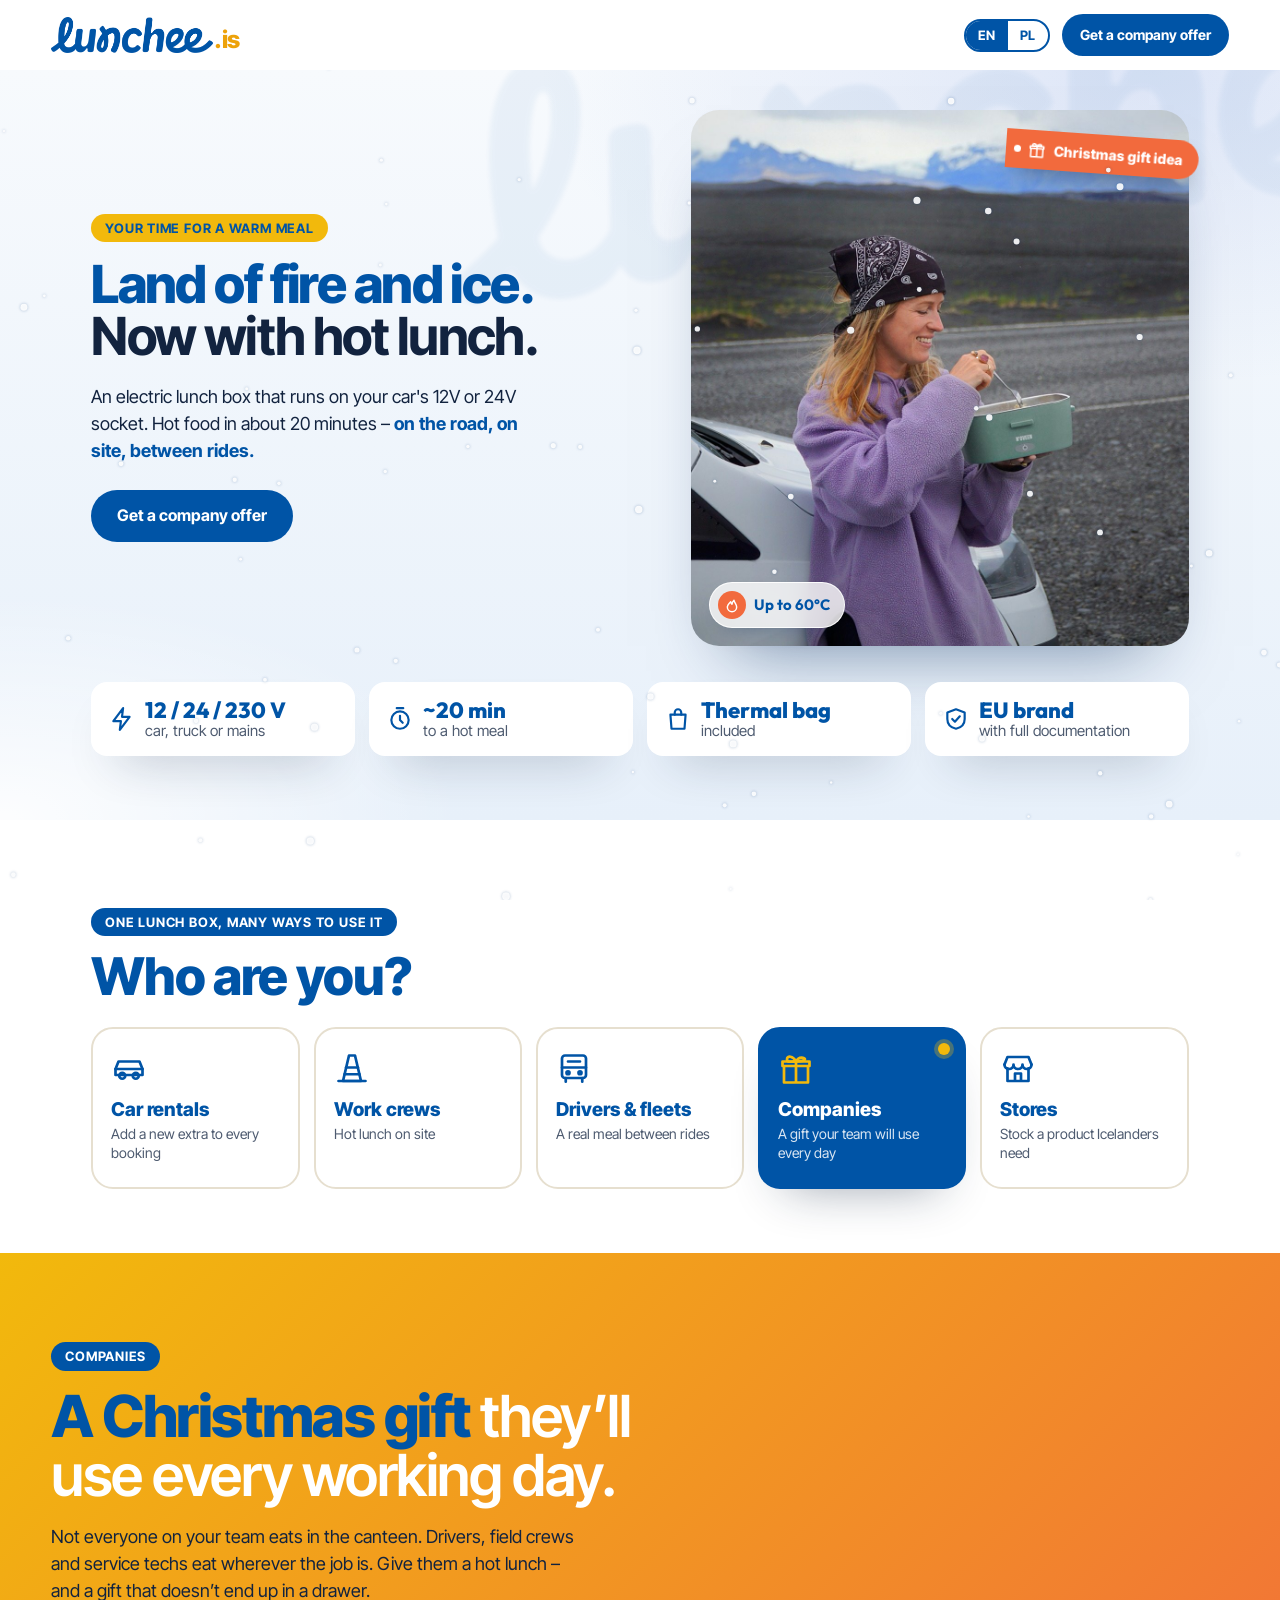
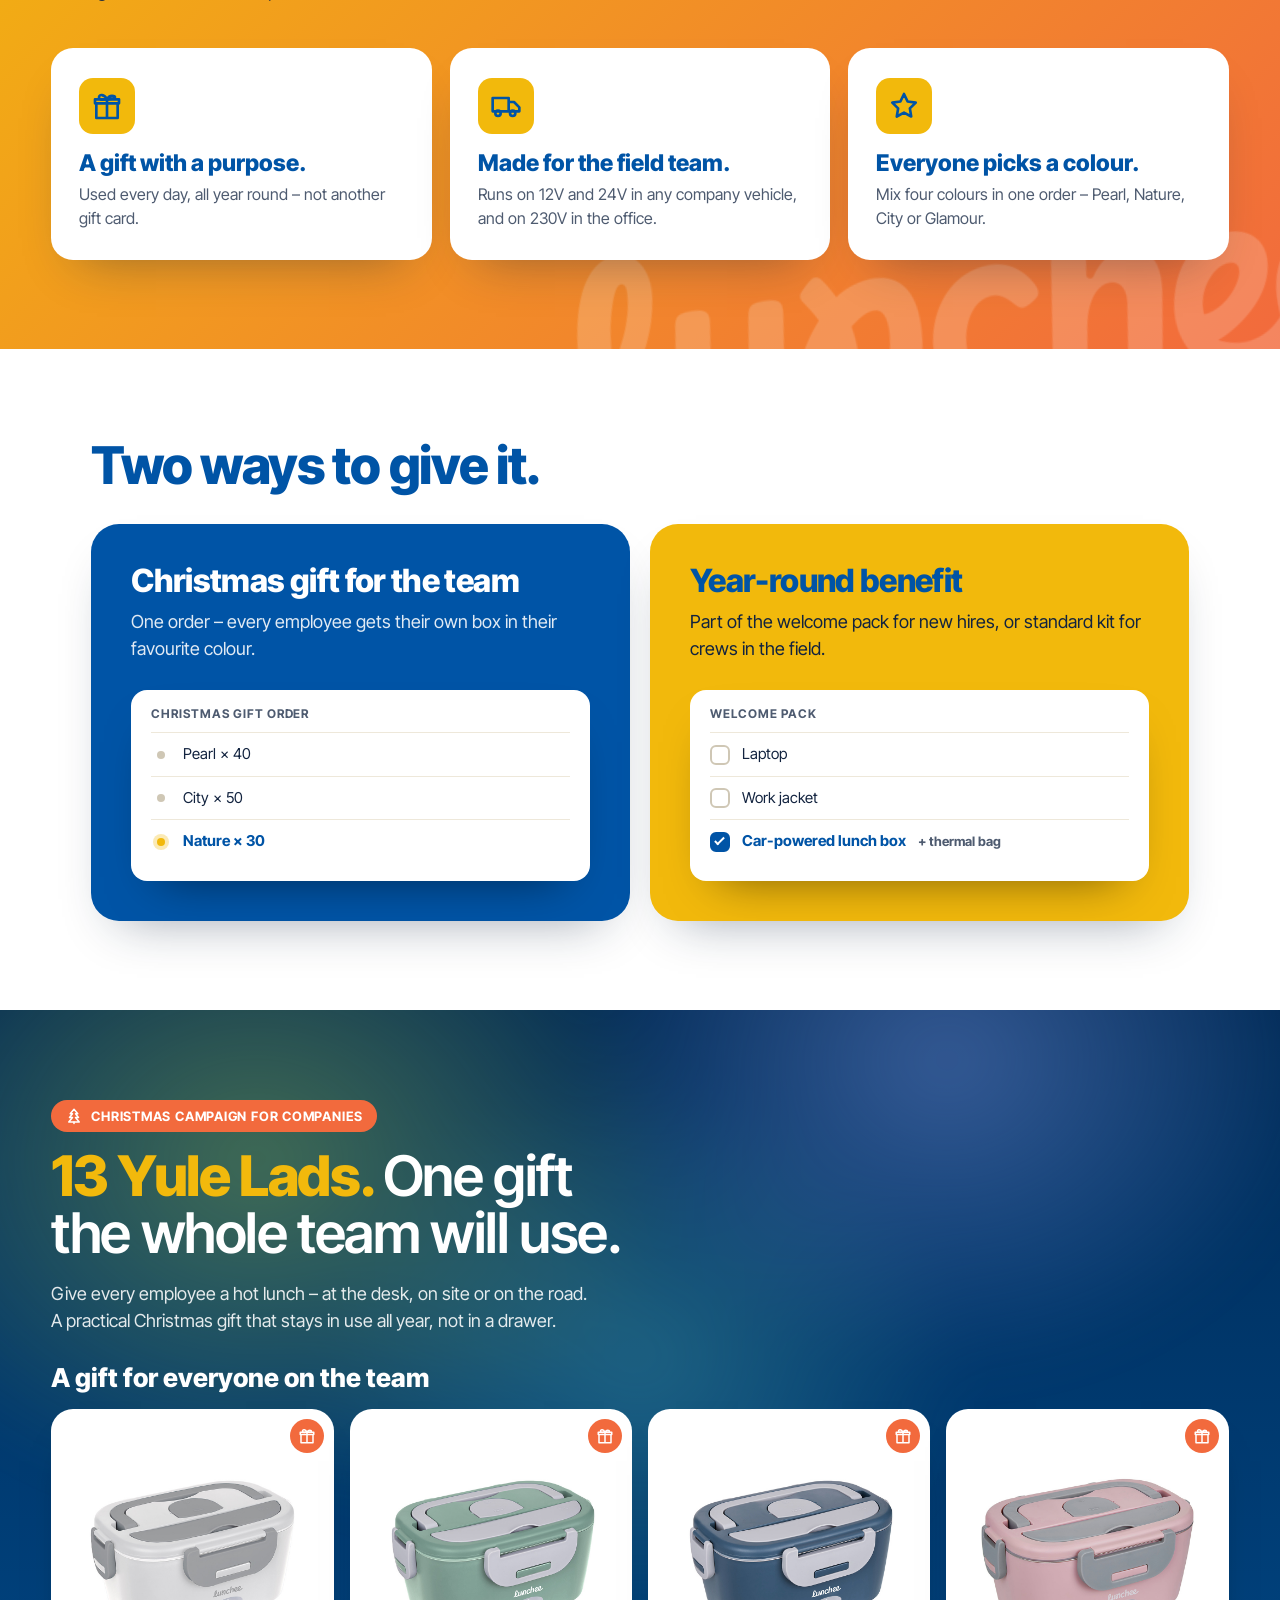
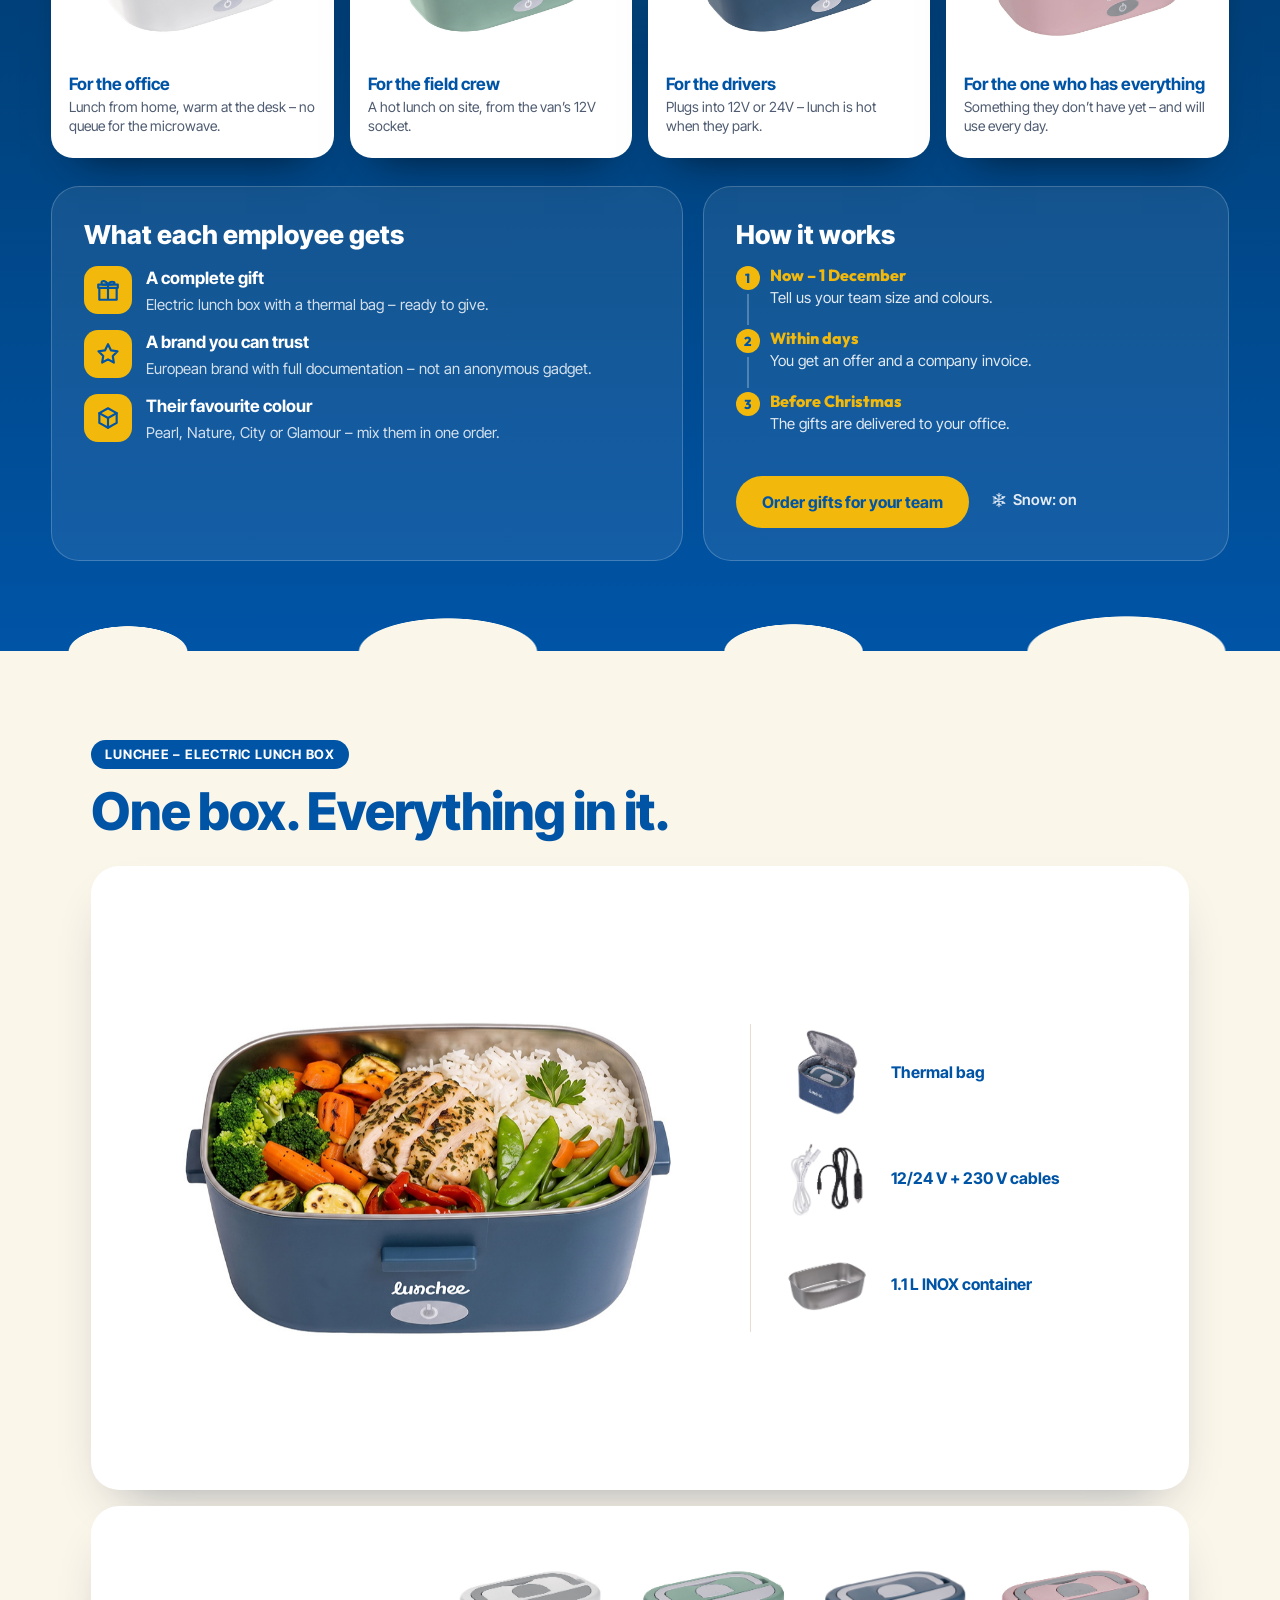
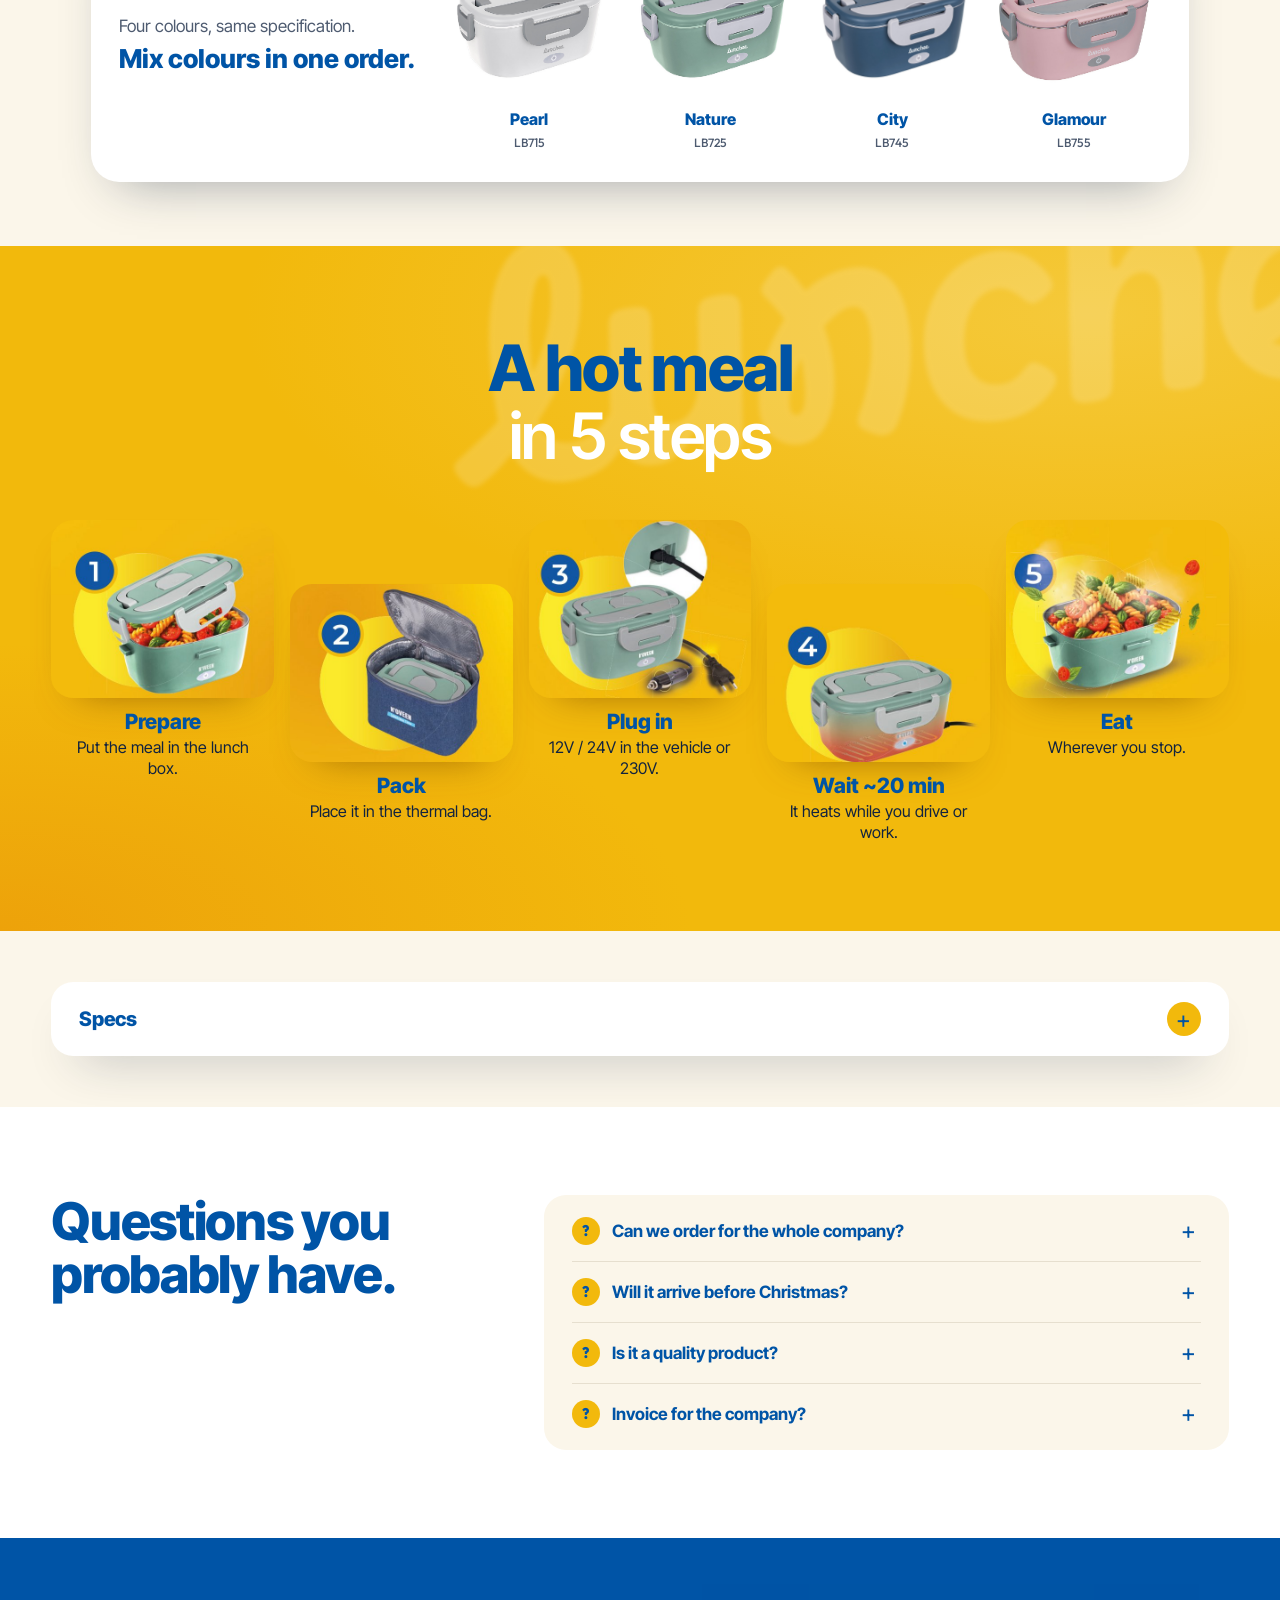
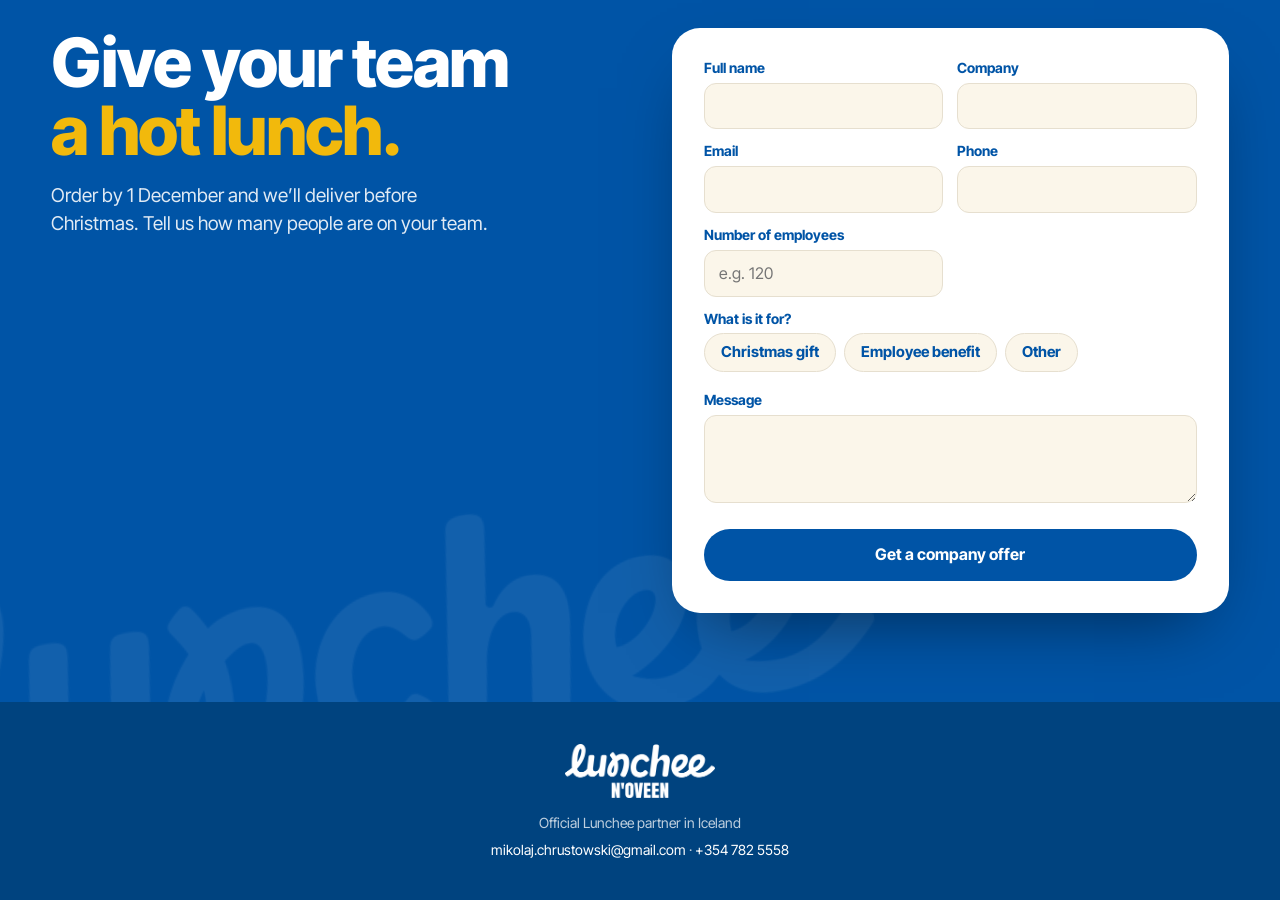
==== companies/index.html @ 1a941186 "Lunchee Iceland landing page (moved from noveen-lp/v2) Co-Authored-By: Claude Opus 5.5 <noreply@anth" ====
<!doctype html>
<html lang="en">
<head>
<meta charset="utf-8">
<meta name="robots" content="noindex, nofollow">
<title>Lunchee Iceland</title>
<script>var q = location.search ? '&' + location.search.slice(1) : ''; location.replace('../?for=companies' + q + location.hash);</script>
<noscript><meta http-equiv="refresh" content="0; url=../?for=companies"></noscript>
</head>
<body><a href="../?for=companies">Lunchee Iceland</a></body>
</html>
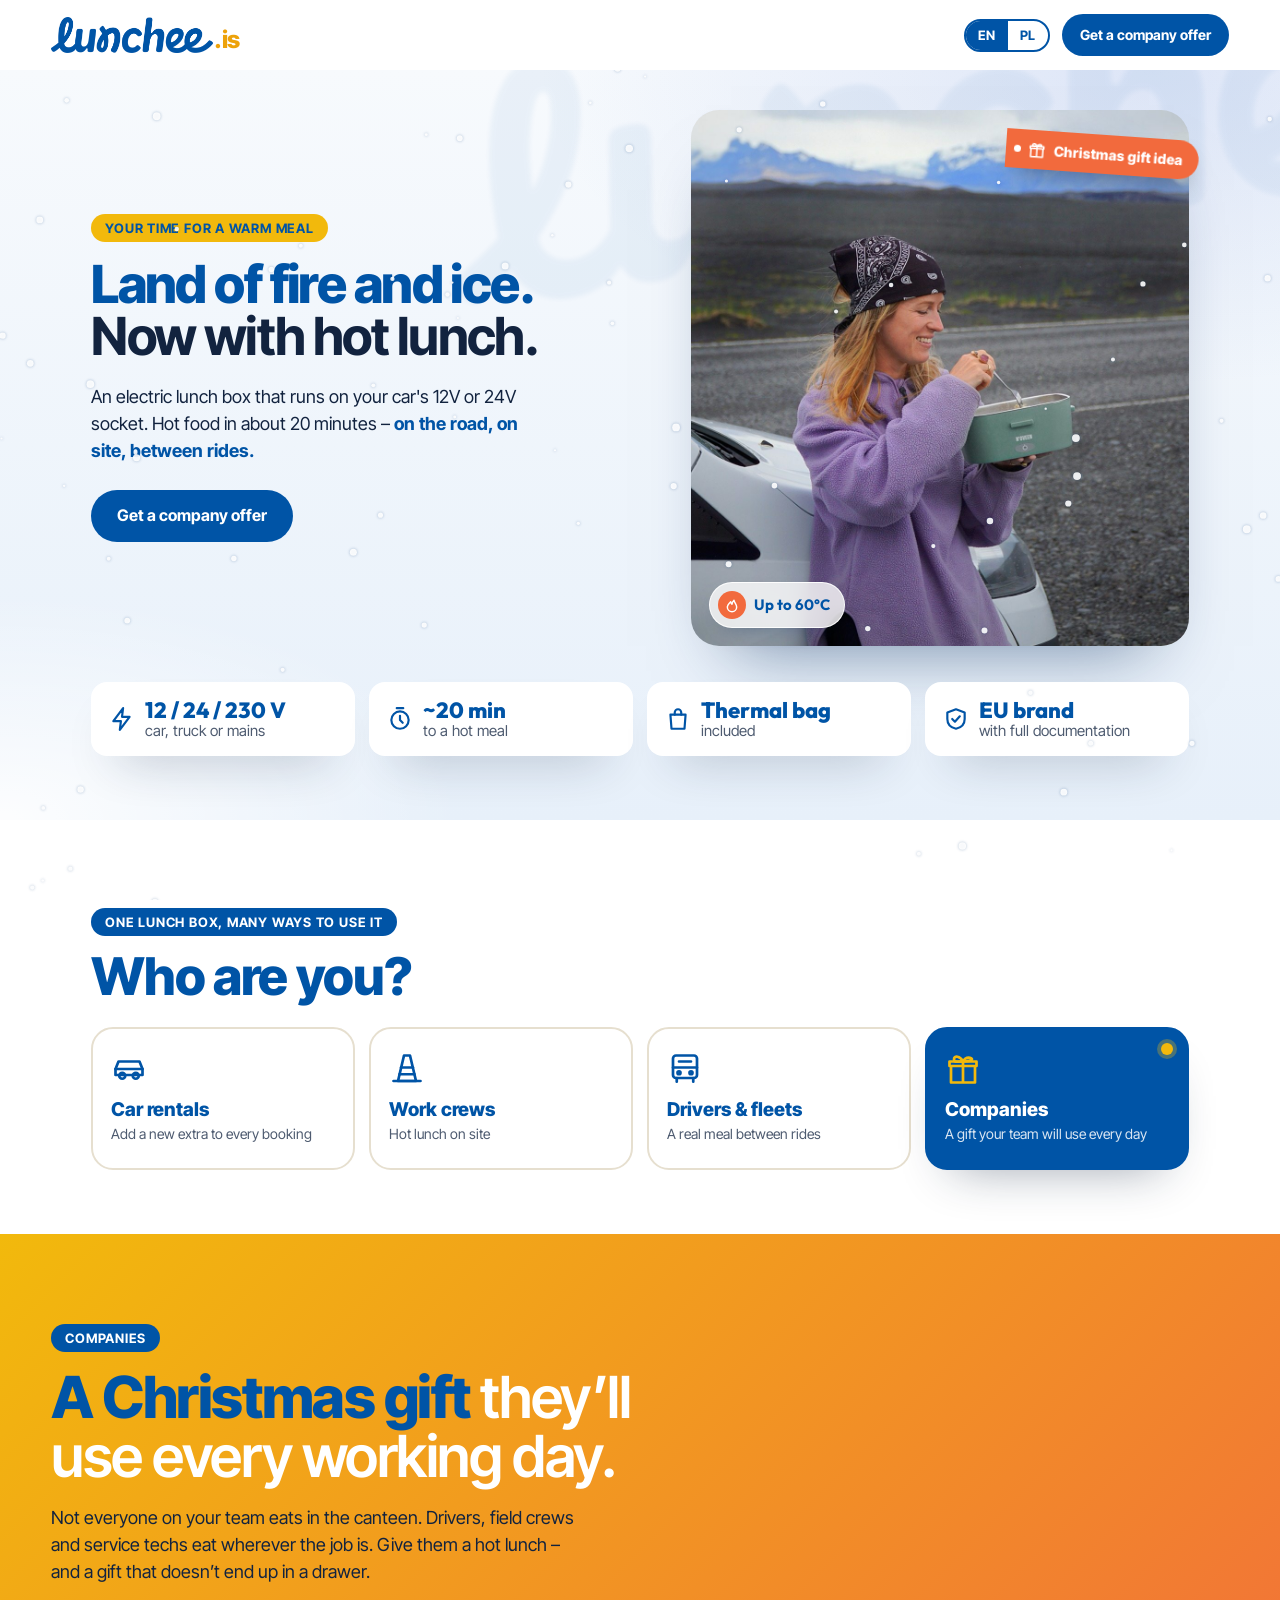
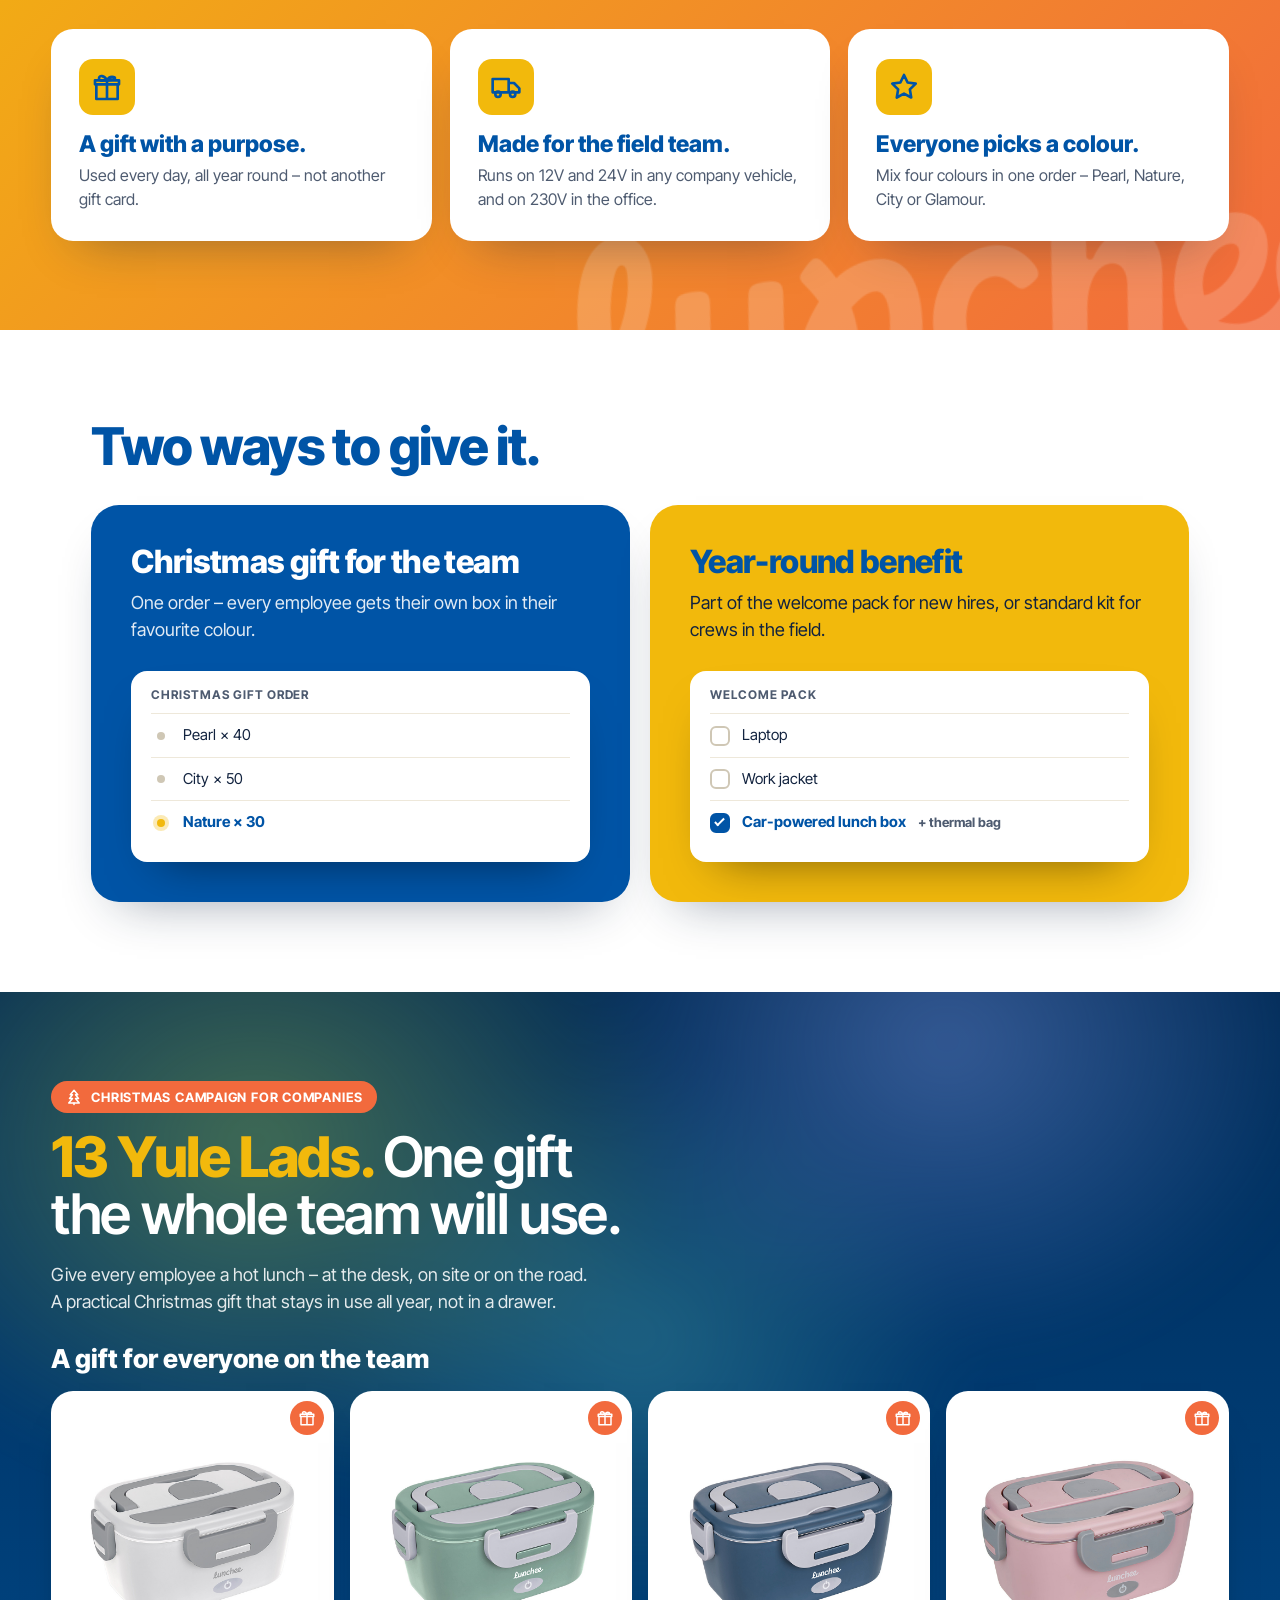
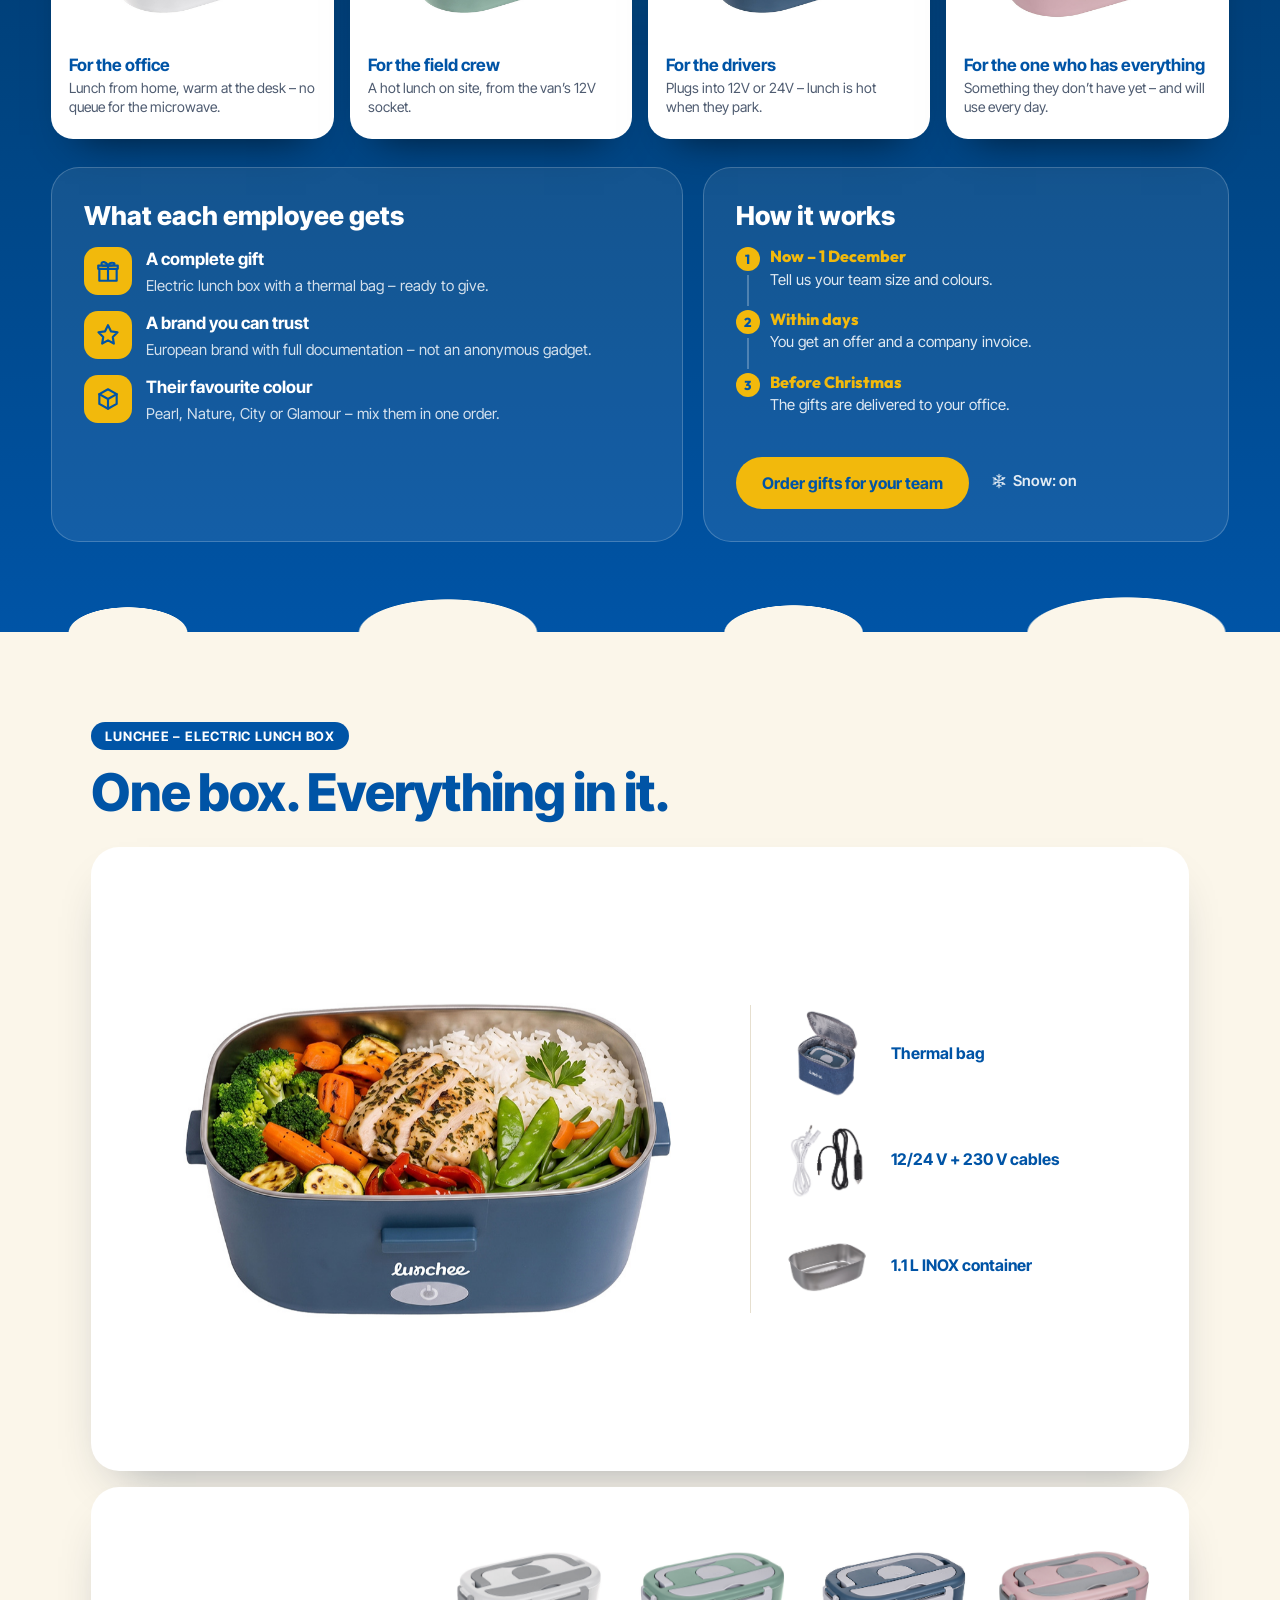
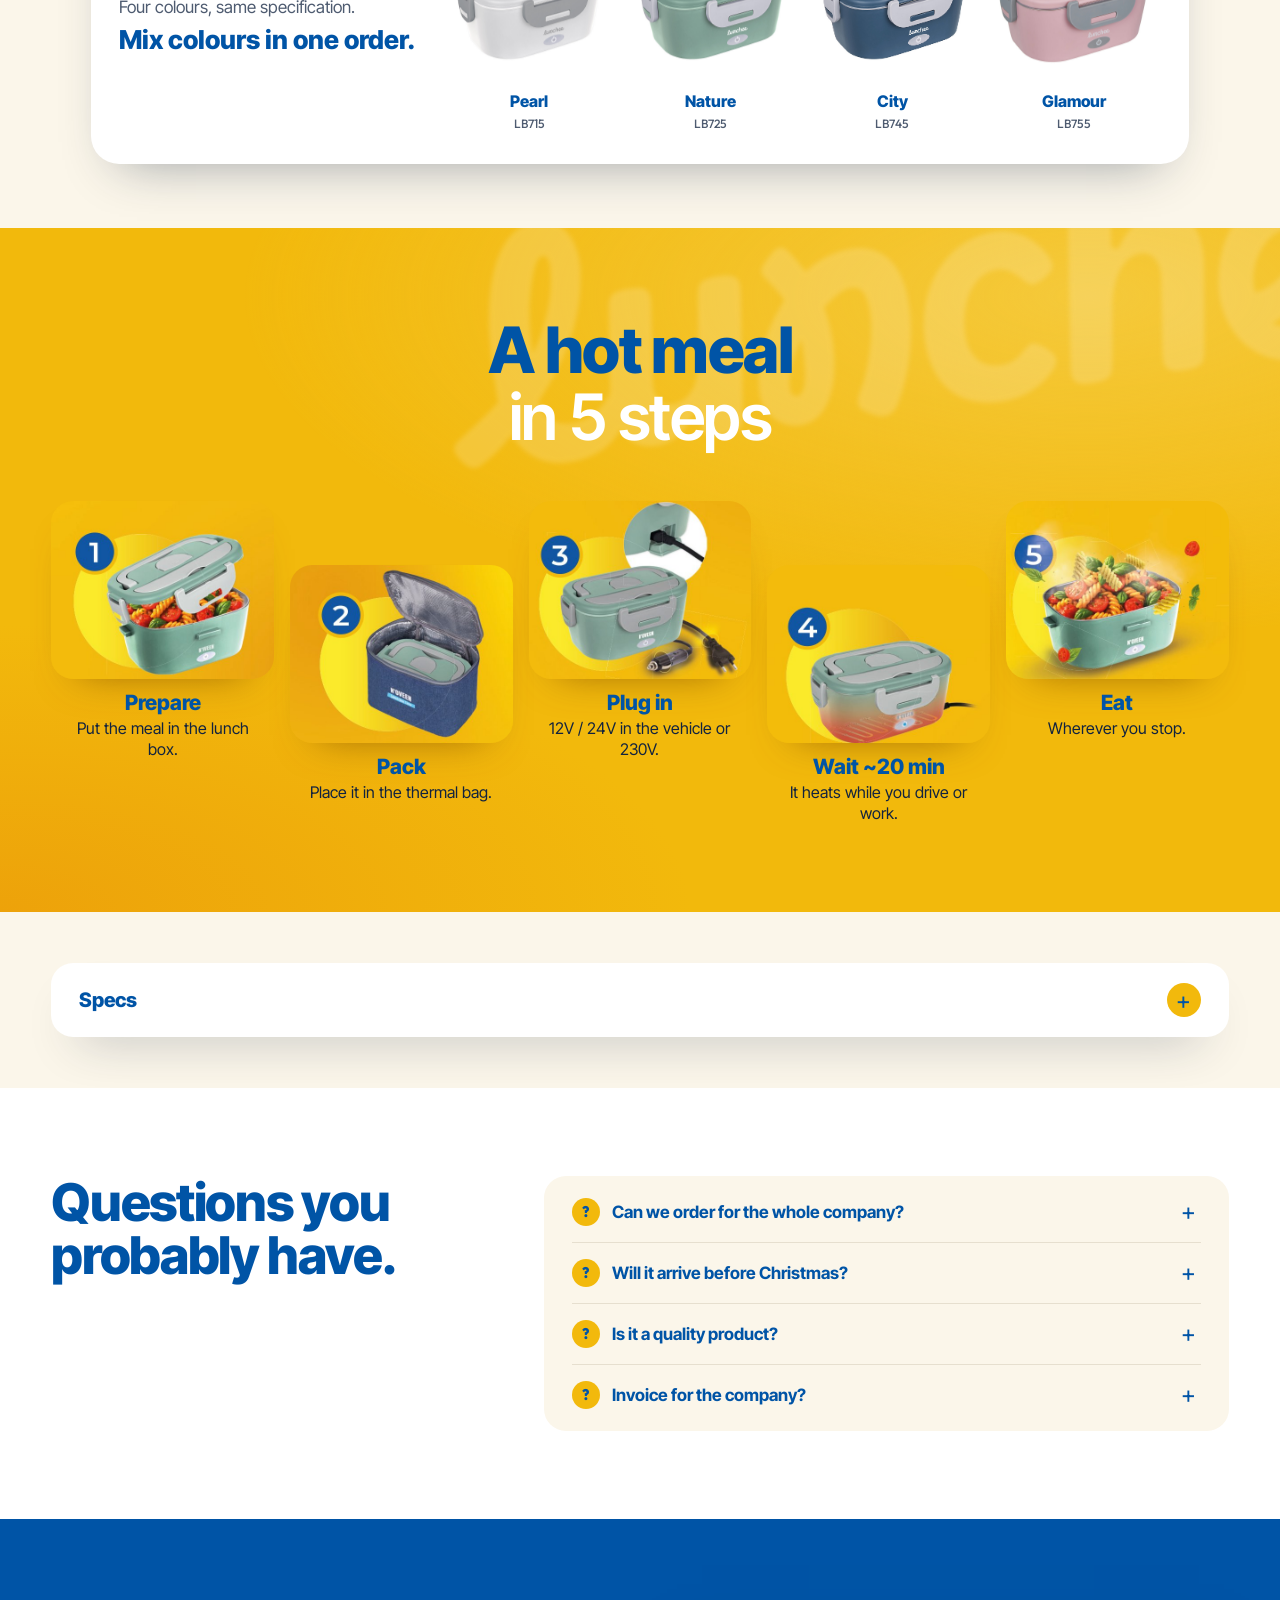
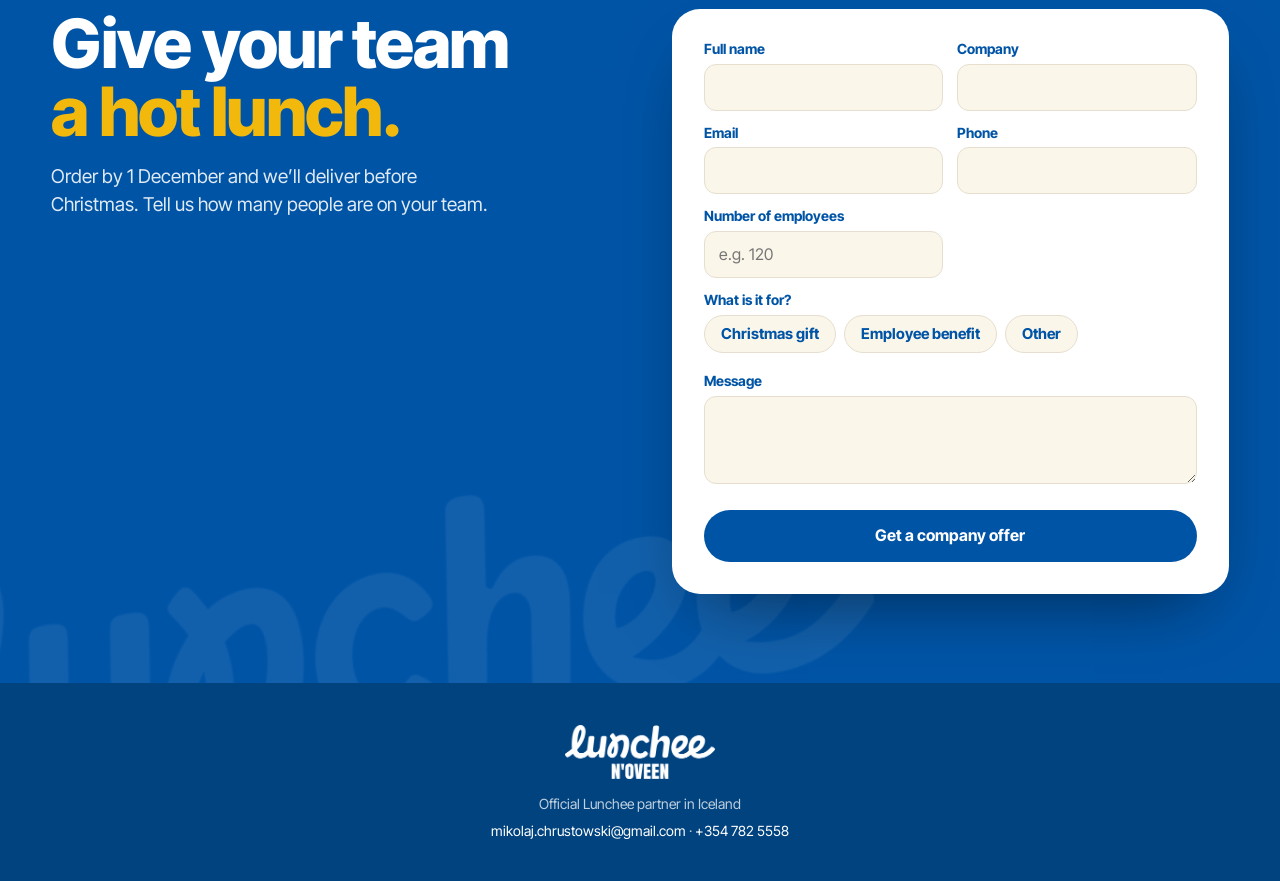
==== commit 32beb580: "Product feature cards instead of photo placeholders, link previews (og tags + images), page titles C" ====
--- a/companies/index.html
+++ b/companies/index.html
@@ -3,9 +3,19 @@
 <head>
 <meta charset="utf-8">
 <meta name="robots" content="noindex, nofollow">
-<title>Lunchee Iceland</title>
+<title>Lunchee – the Christmas gift for your team | Lunchee.is</title>
+<meta name="description" content="13 Yule Lads. One gift the whole team will use. Order by 1 December – delivered before Christmas.">
+<meta property="og:type" content="website">
+<meta property="og:site_name" content="Lunchee.is">
+<meta property="og:title" content="Lunchee – the Christmas gift for your team">
+<meta property="og:description" content="13 Yule Lads. One gift the whole team will use. Order by 1 December – delivered before Christmas.">
+<meta property="og:url" content="https://lunchee.is/companies">
+<meta property="og:image" content="https://lunchee.is/assets/img/og-companies.jpg">
+<meta property="og:image:width" content="1200">
+<meta property="og:image:height" content="630">
+<meta name="twitter:card" content="summary_large_image">
+<link rel="icon" href="../assets/img/favicon.svg" type="image/svg+xml">
 <script>var q = location.search ? '&' + location.search.slice(1) : ''; location.replace('../?for=companies' + q + location.hash);</script>
-<noscript><meta http-equiv="refresh" content="0; url=../?for=companies"></noscript>
 </head>
 <body><a href="../?for=companies">Lunchee Iceland</a></body>
 </html>
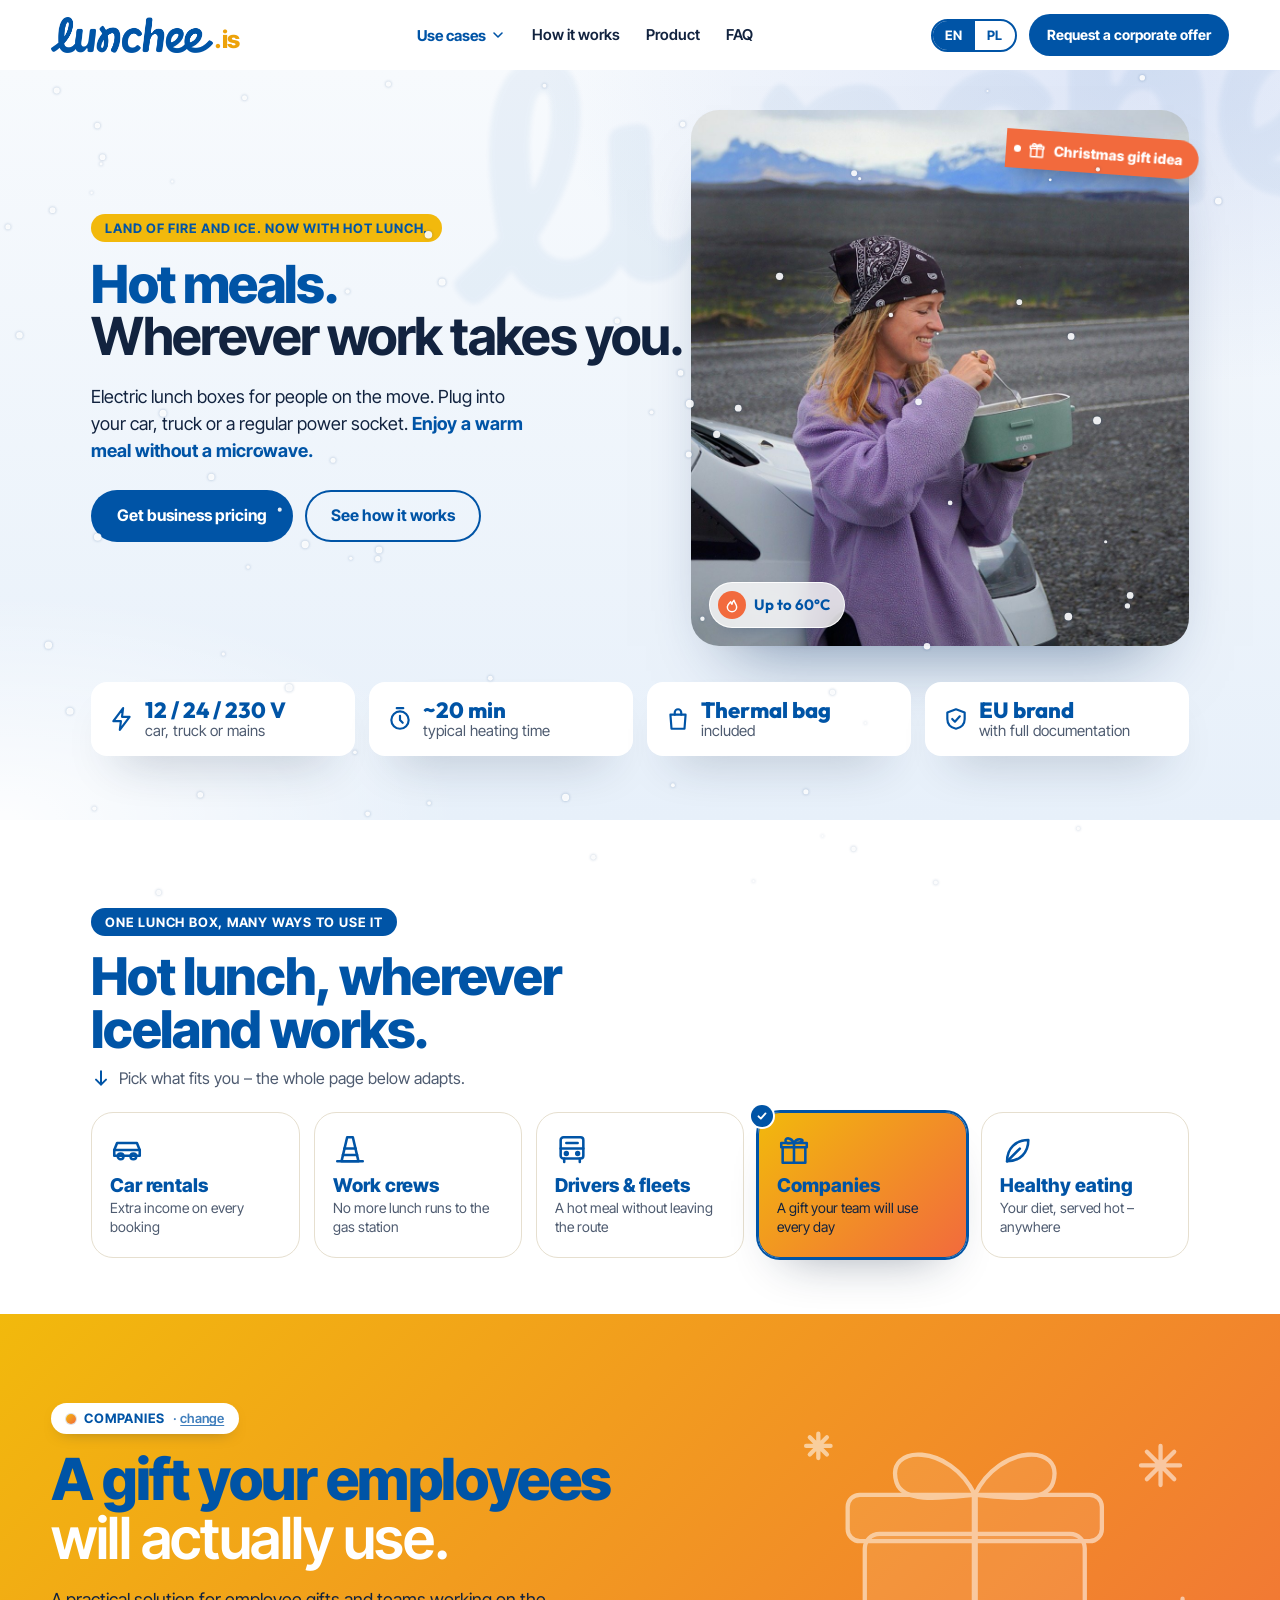
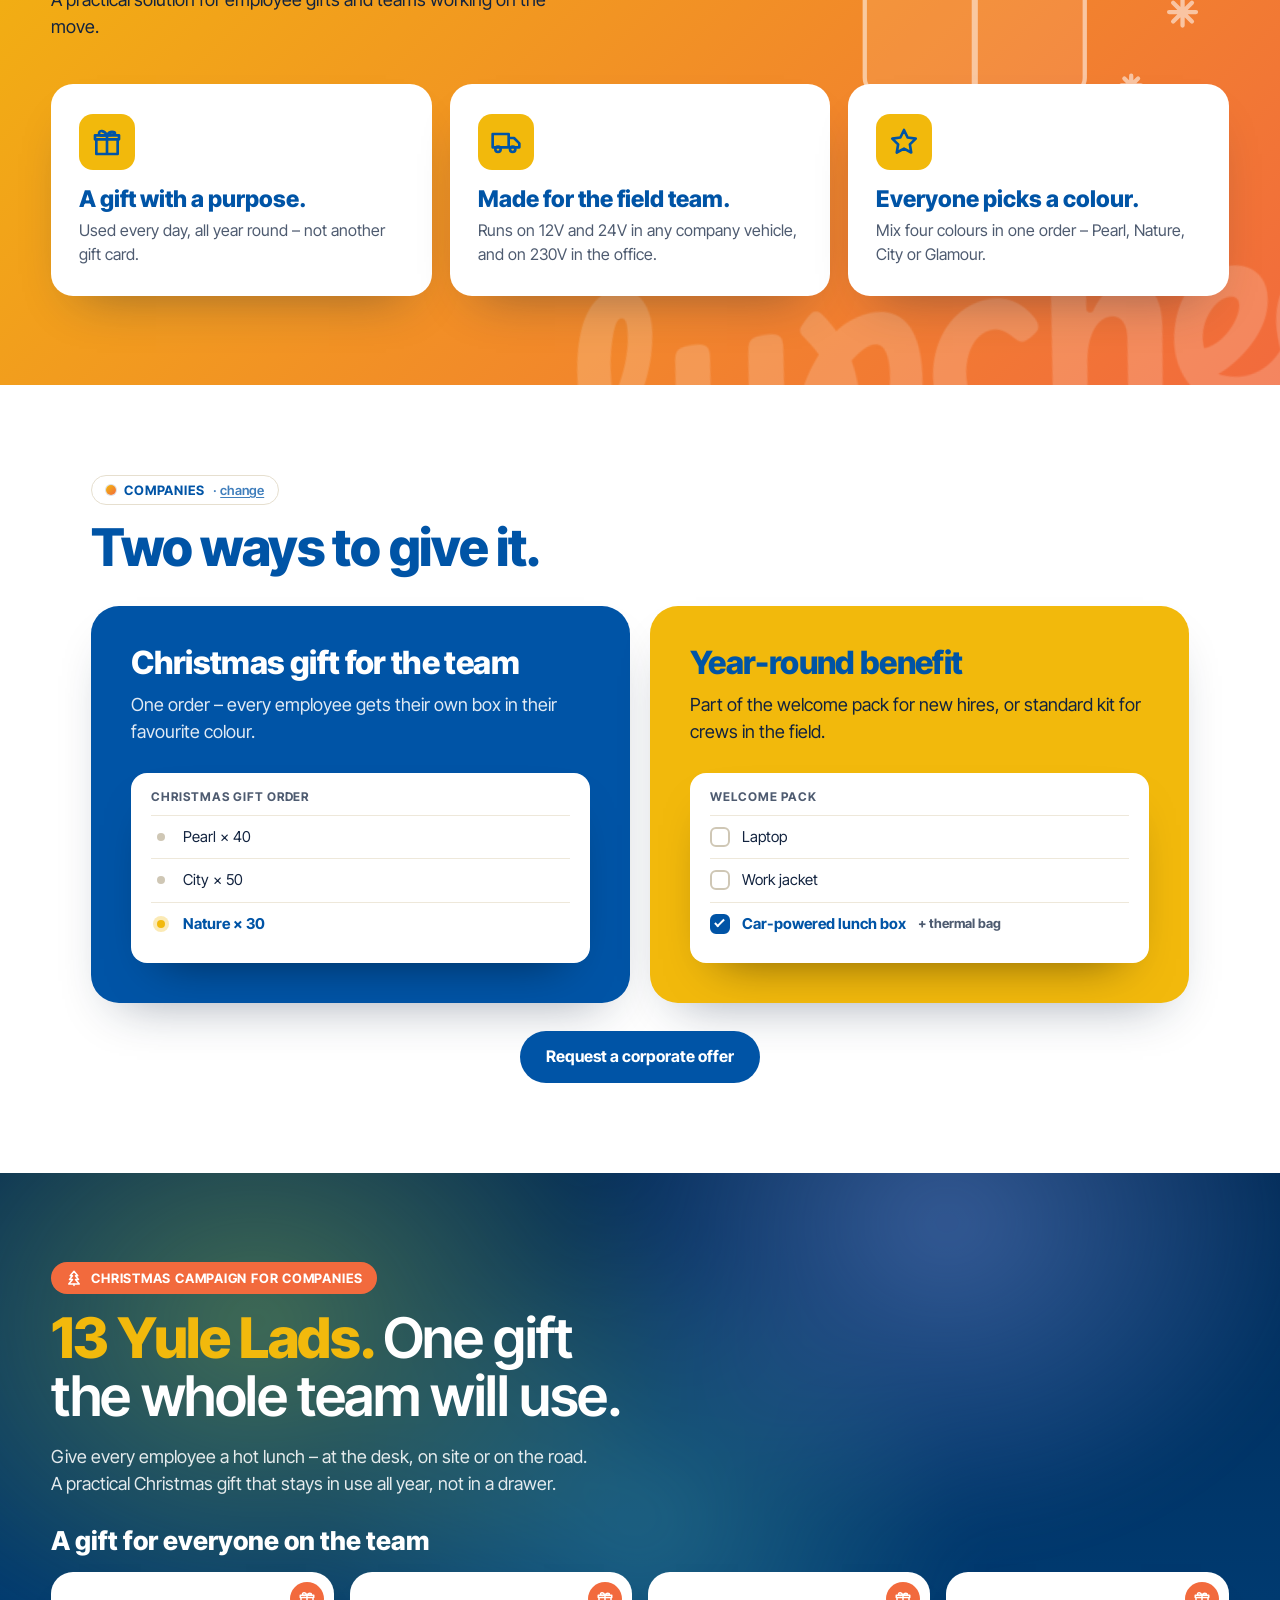
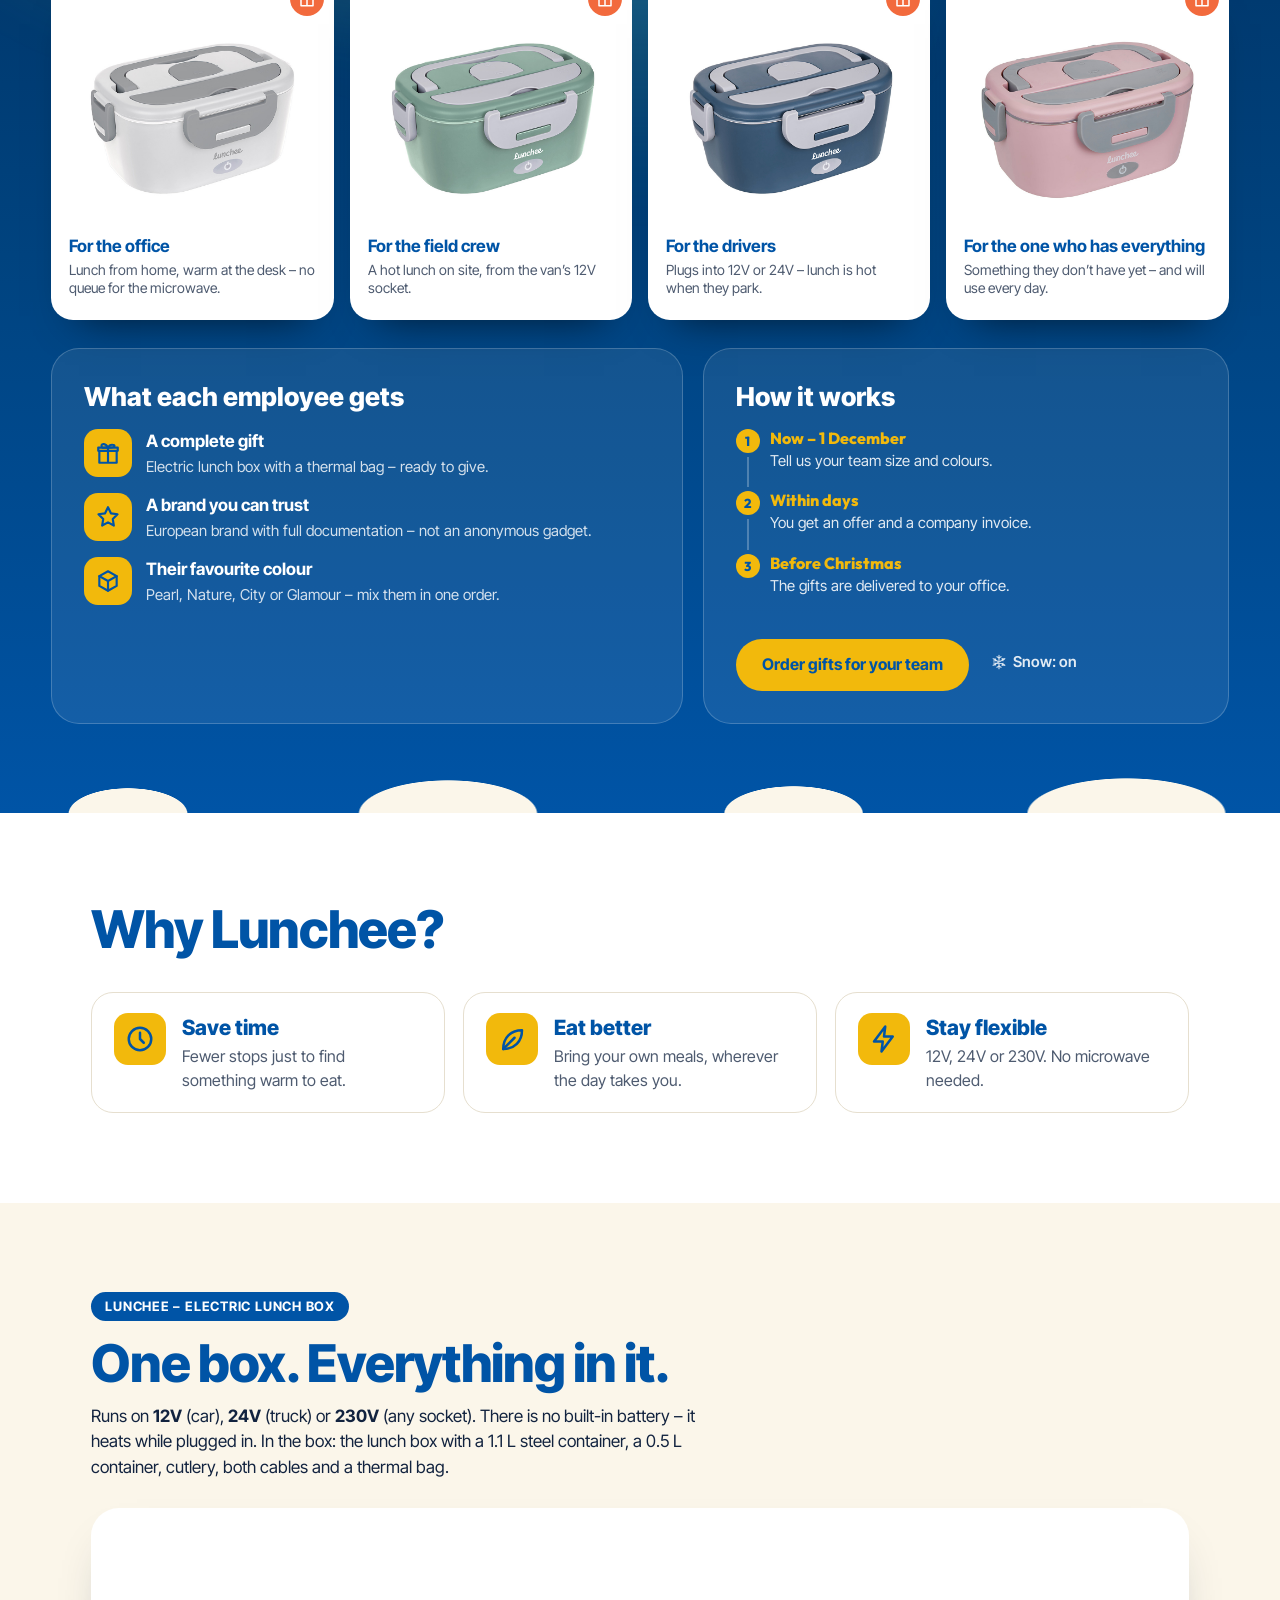
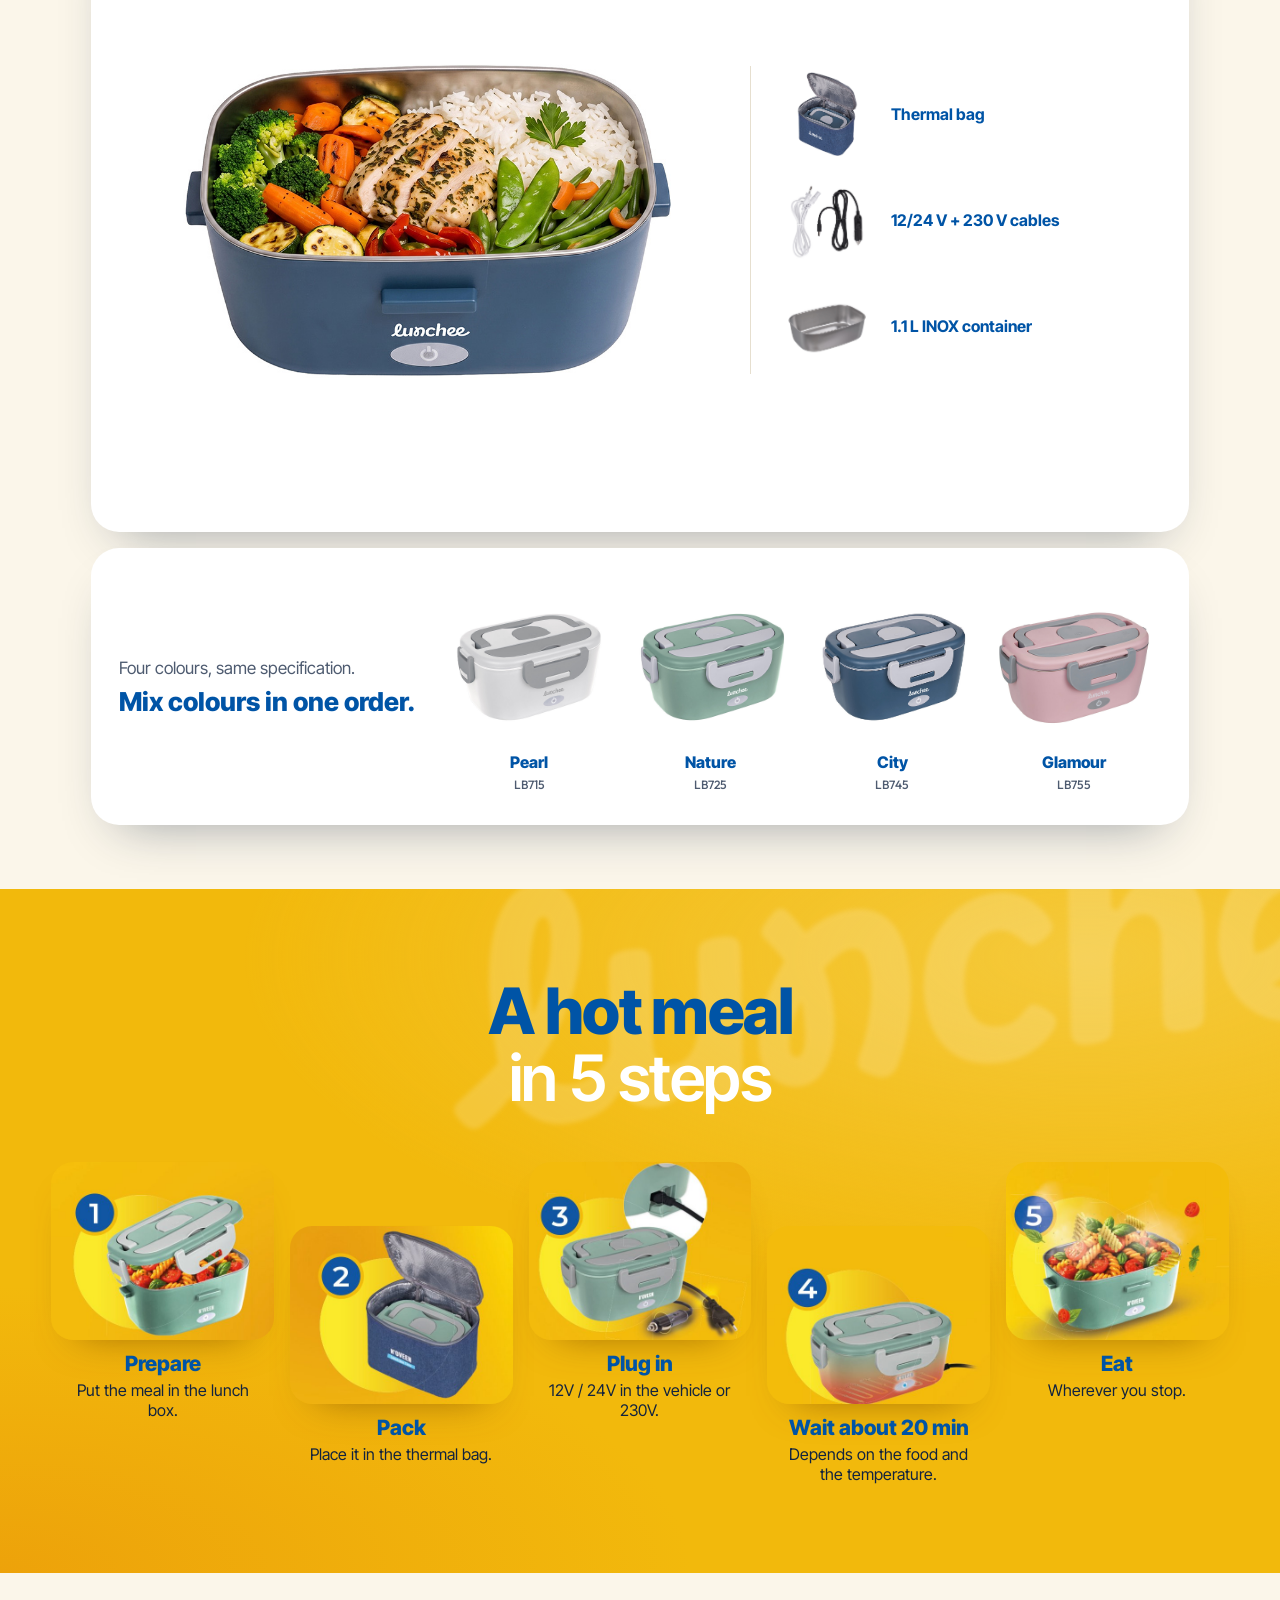
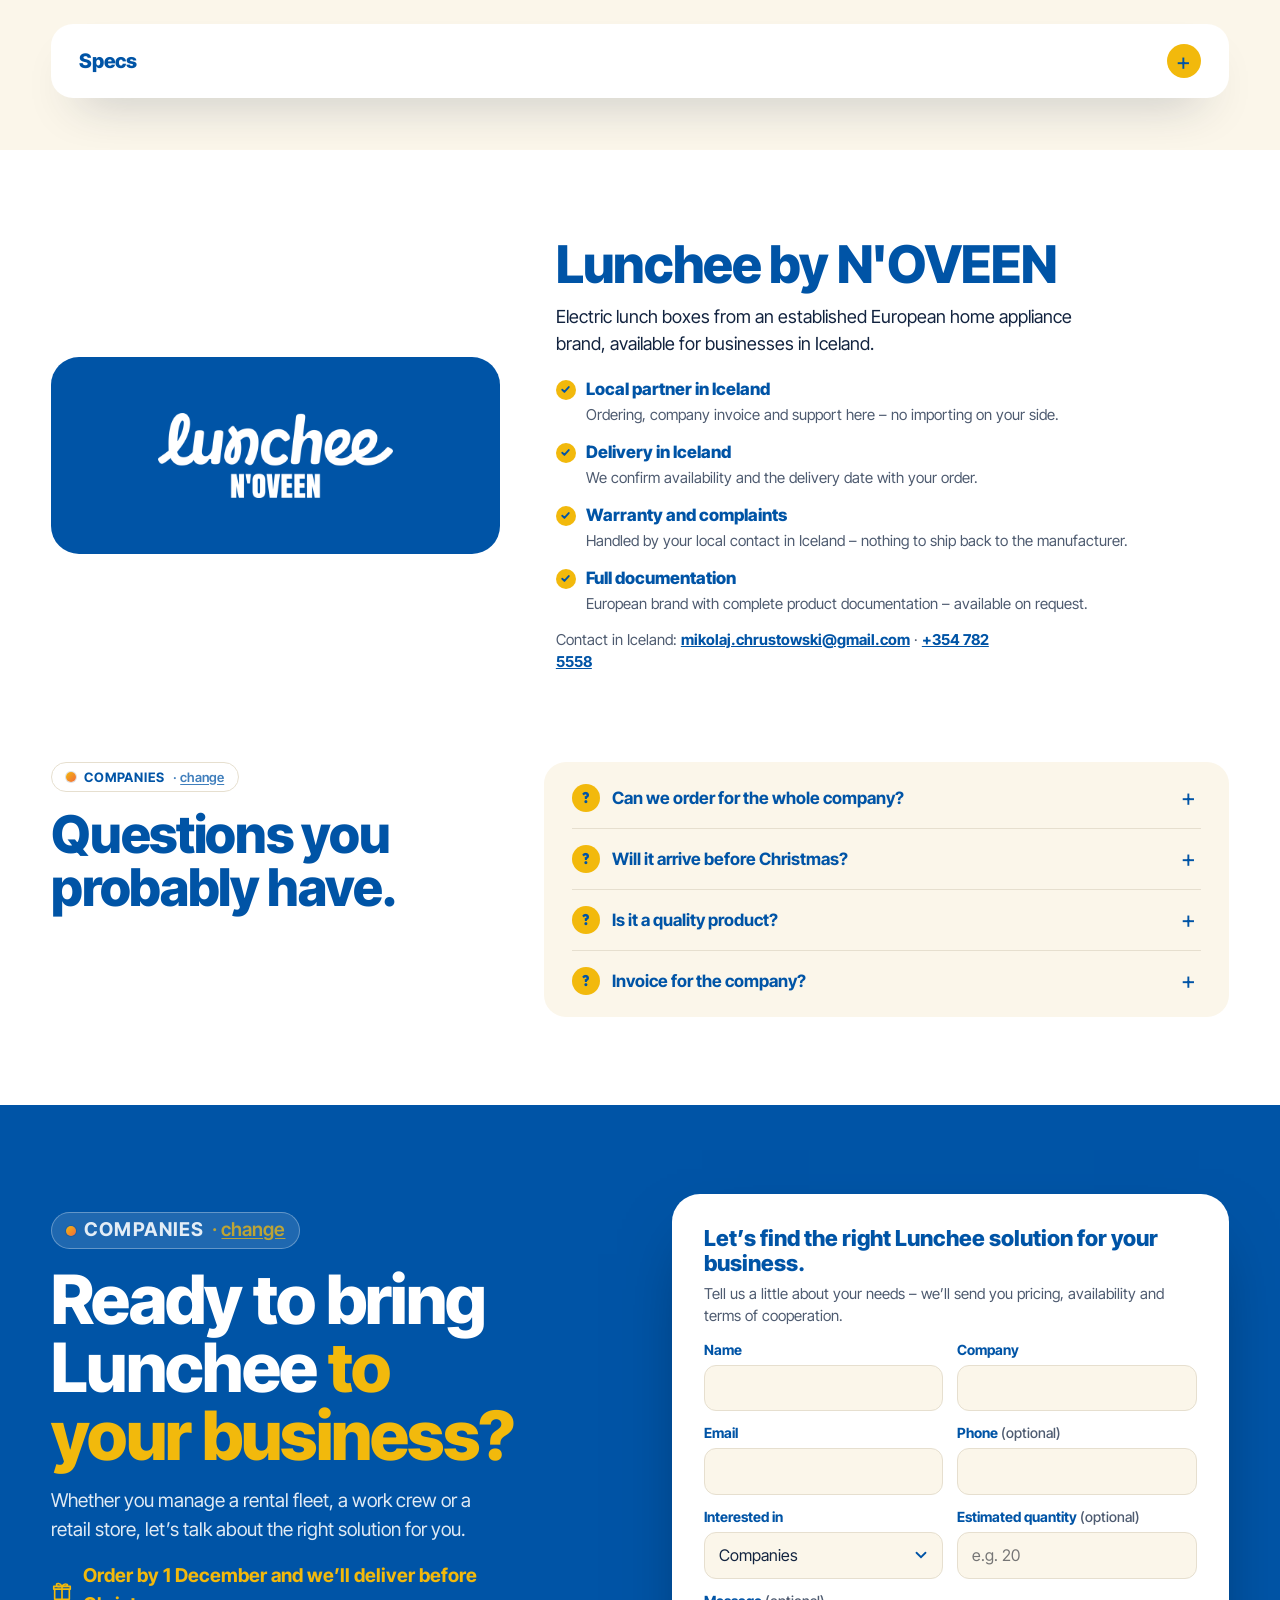
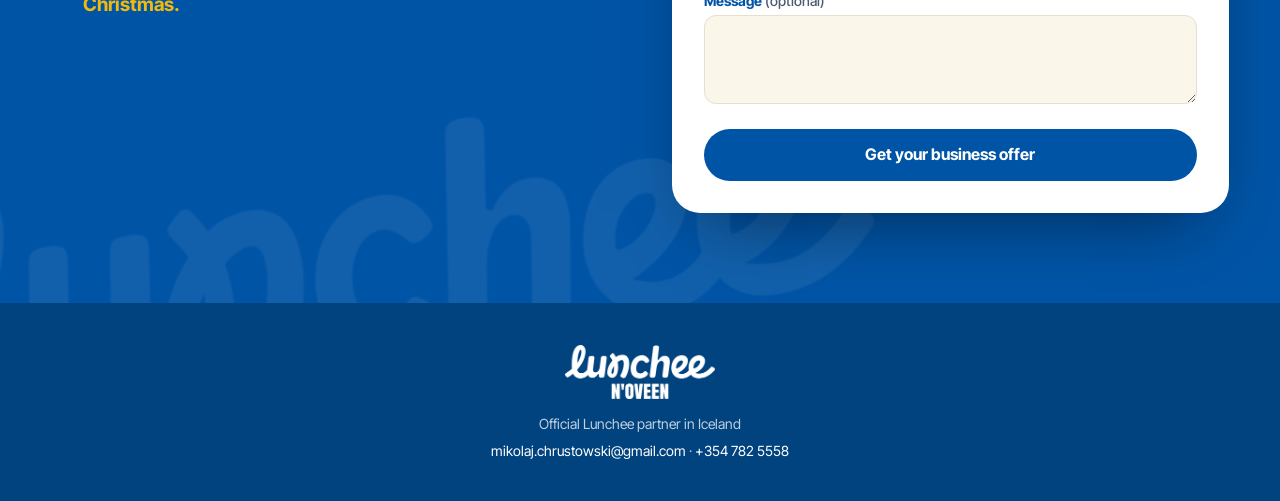
==== commit 2f7f2ff0: "Sales overhaul: hero + CTAs, Why Lunchee, segment copy, rentals calculator, trust block, shared B2B " ====
--- a/companies/index.html
+++ b/companies/index.html
@@ -3,6 +3,7 @@
 <head>
 <meta charset="utf-8">
 <meta name="robots" content="noindex, nofollow">
+<link rel="canonical" href="https://lunchee.is/companies">
 <title>Lunchee – the Christmas gift for your team | Lunchee.is</title>
 <meta name="description" content="13 Yule Lads. One gift the whole team will use. Order by 1 December – delivered before Christmas.">
 <meta property="og:type" content="website">
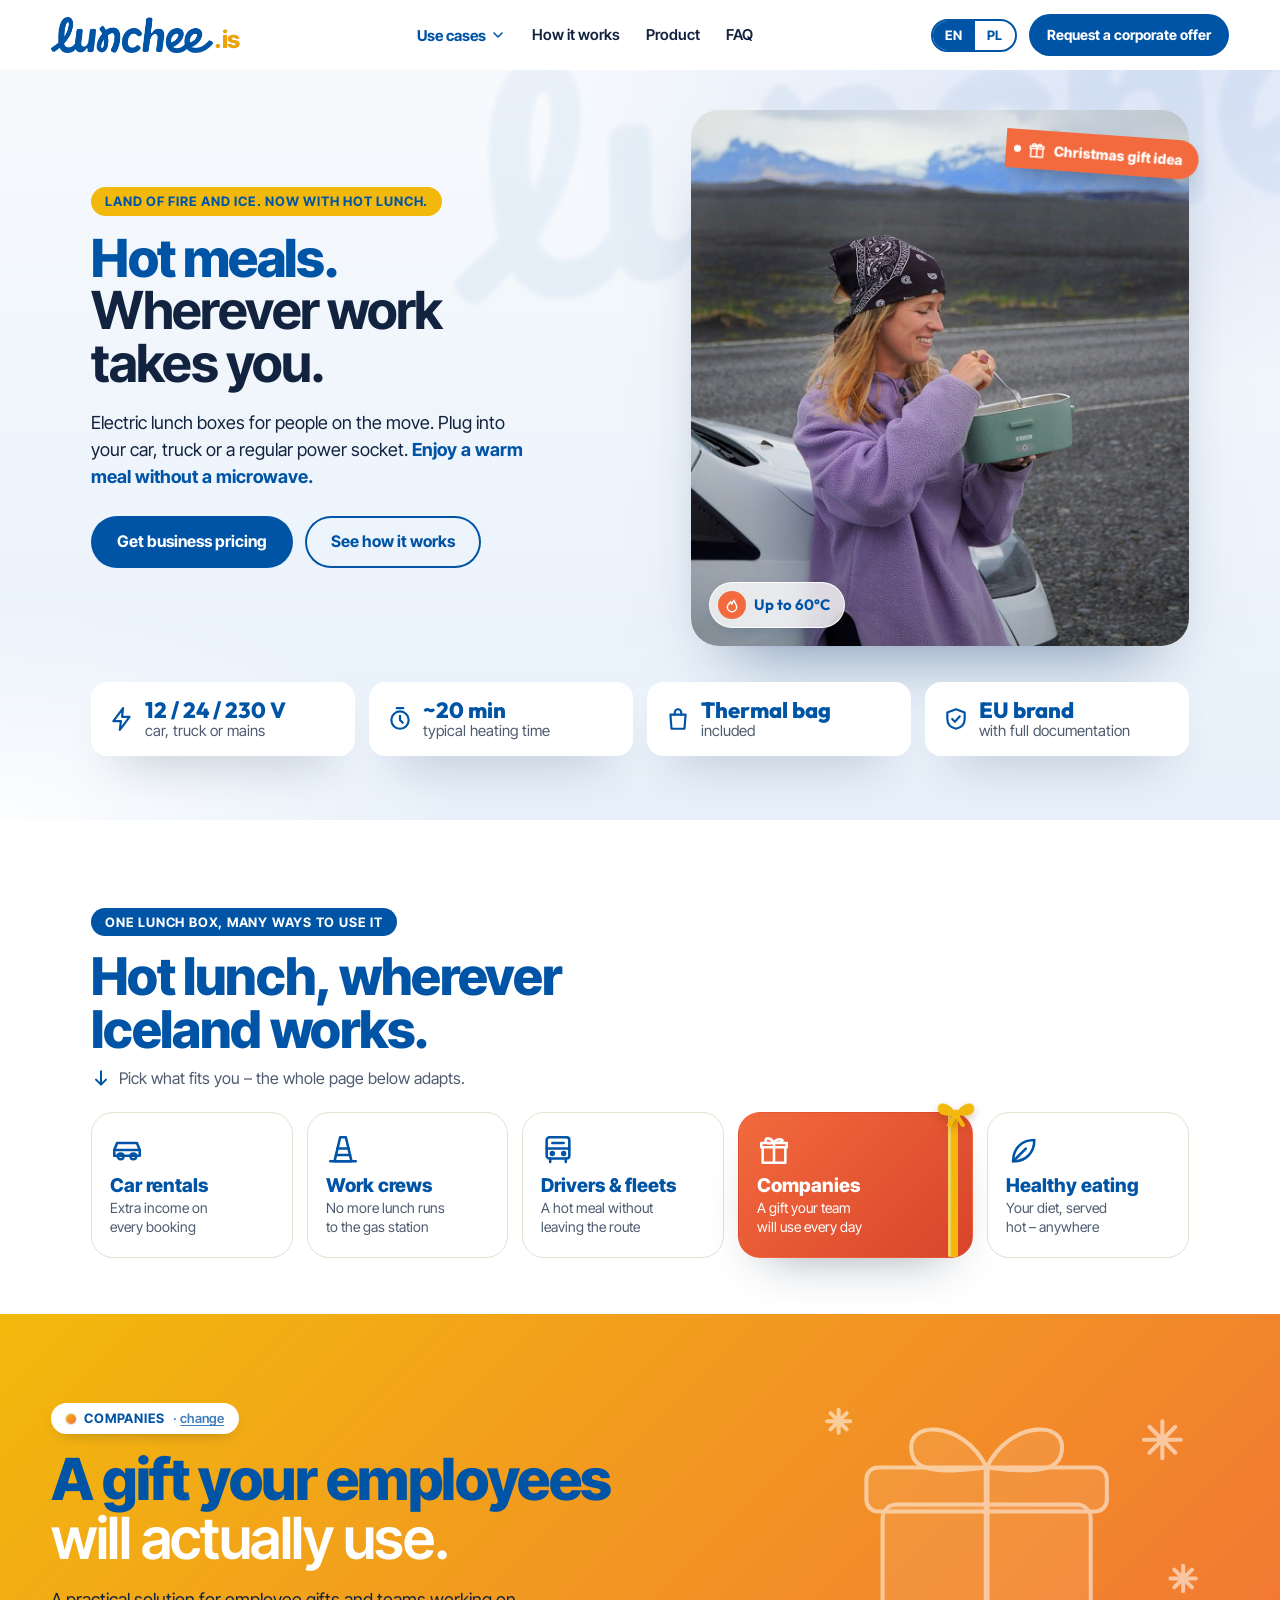
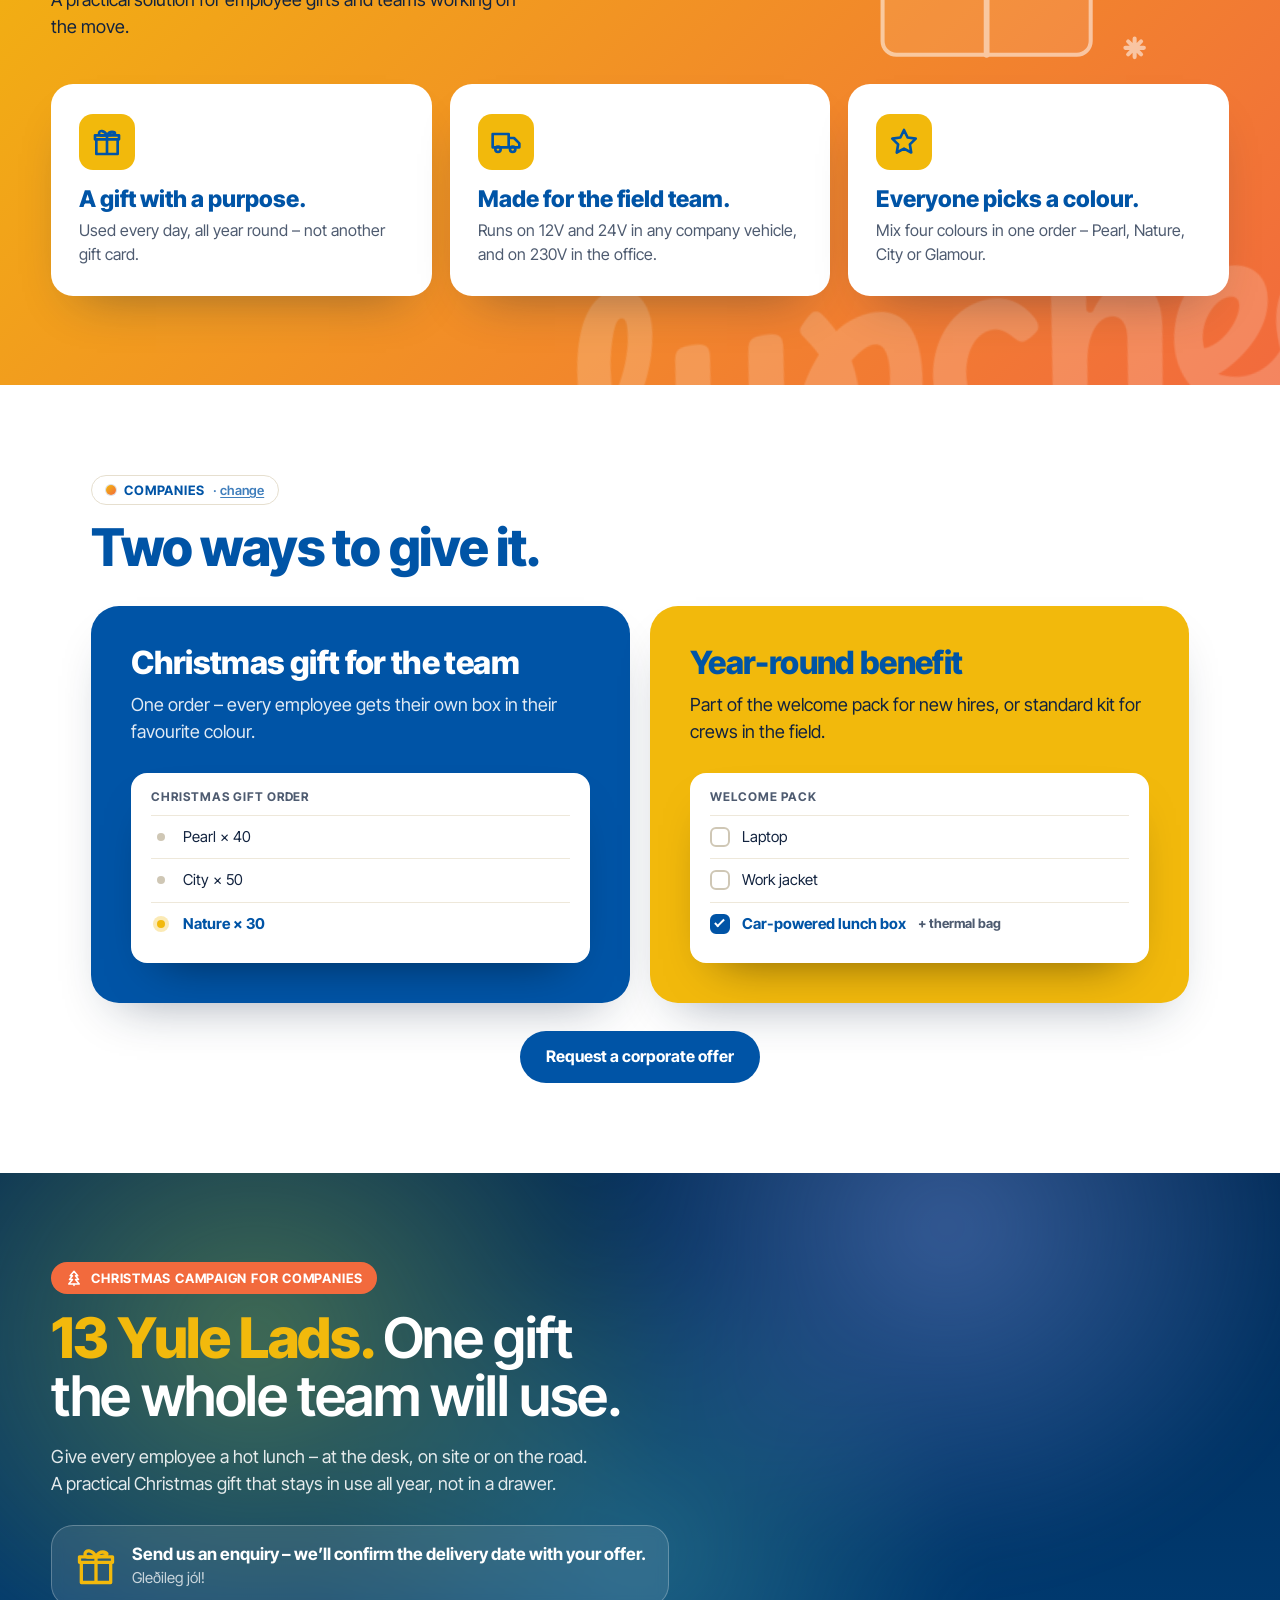
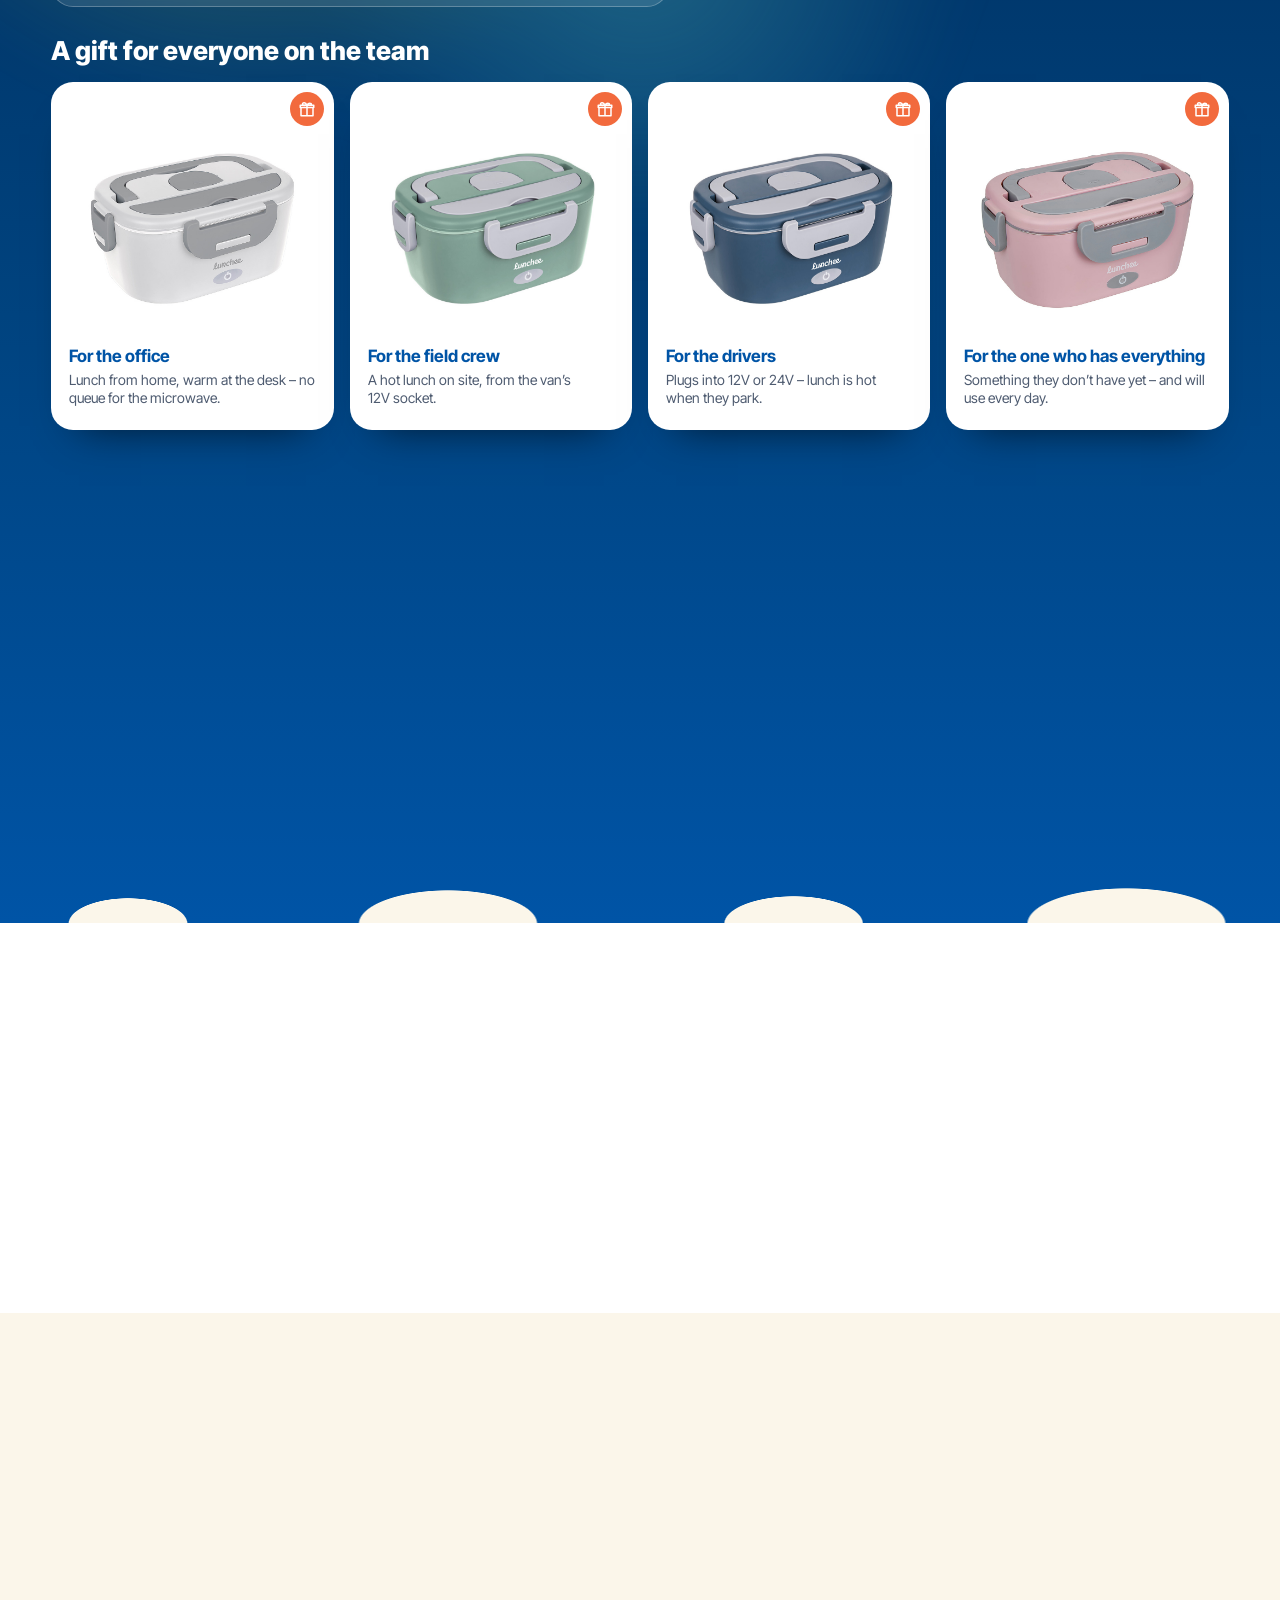
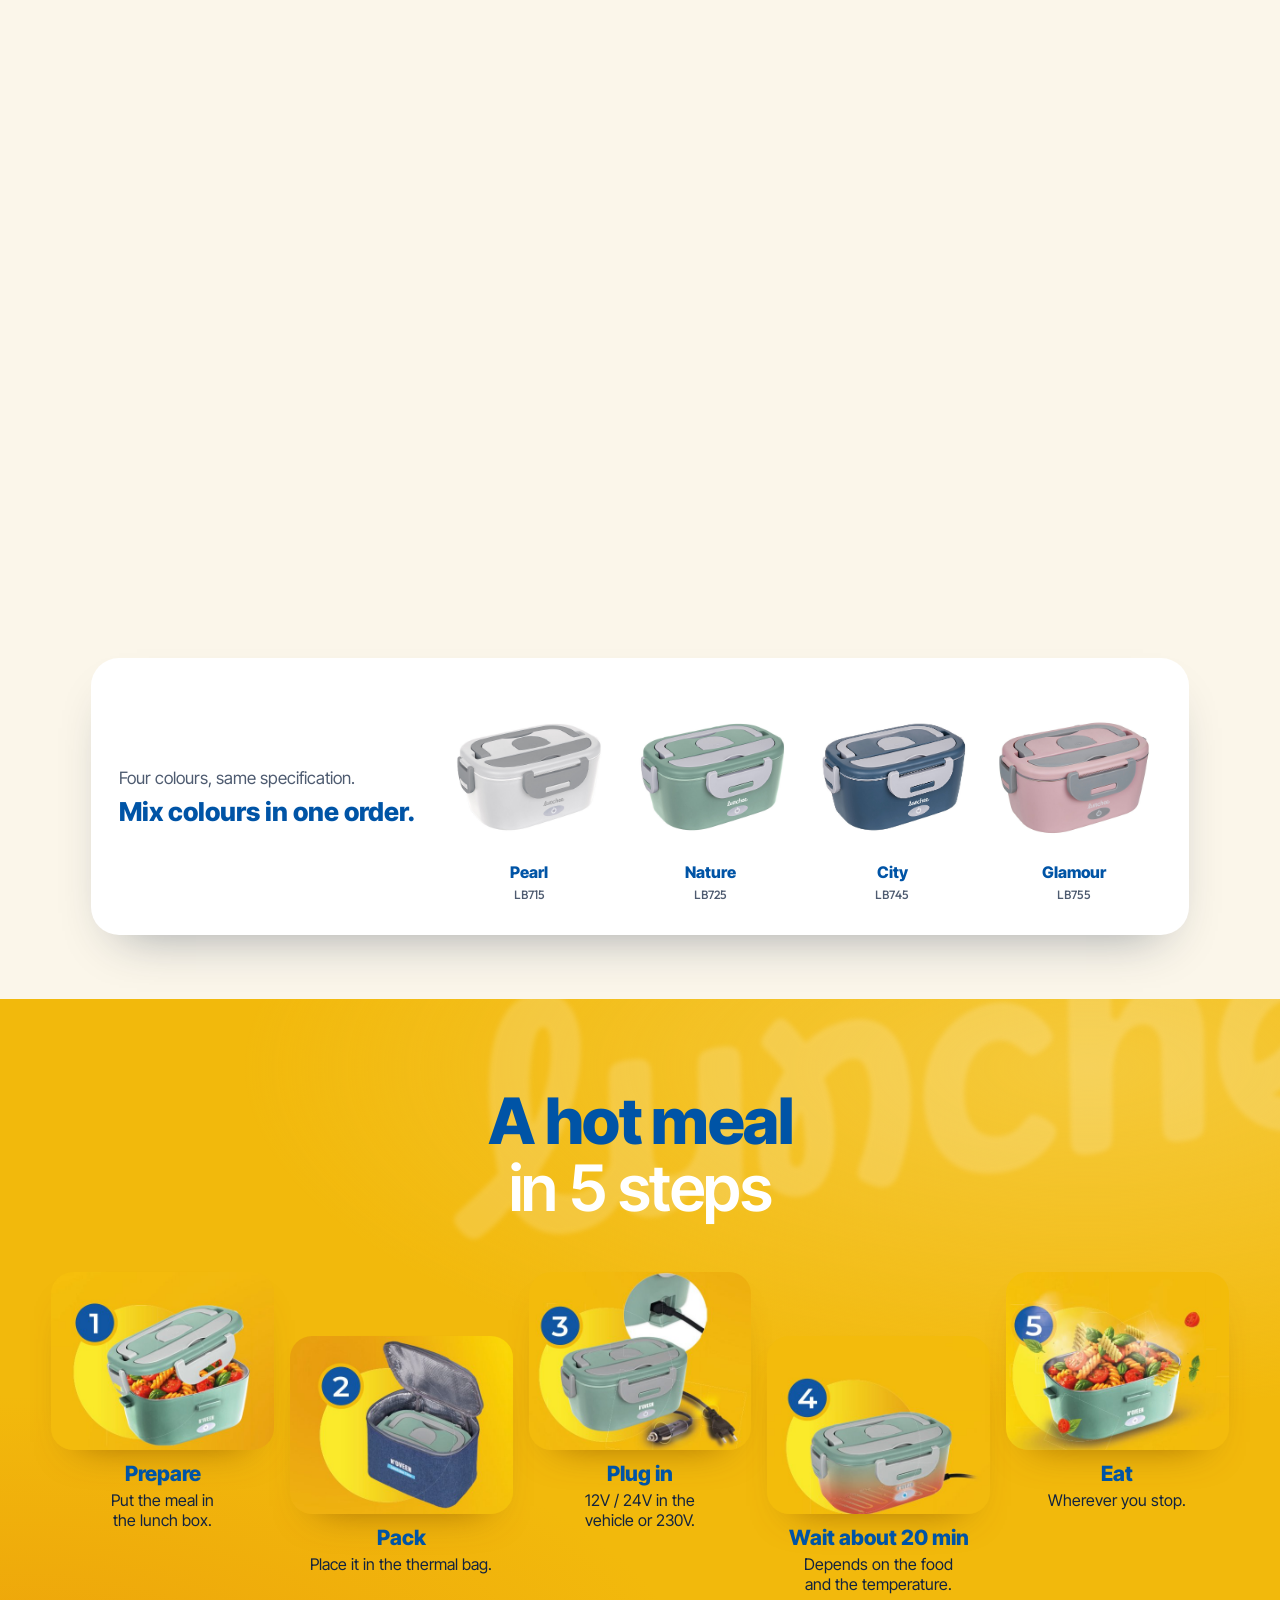
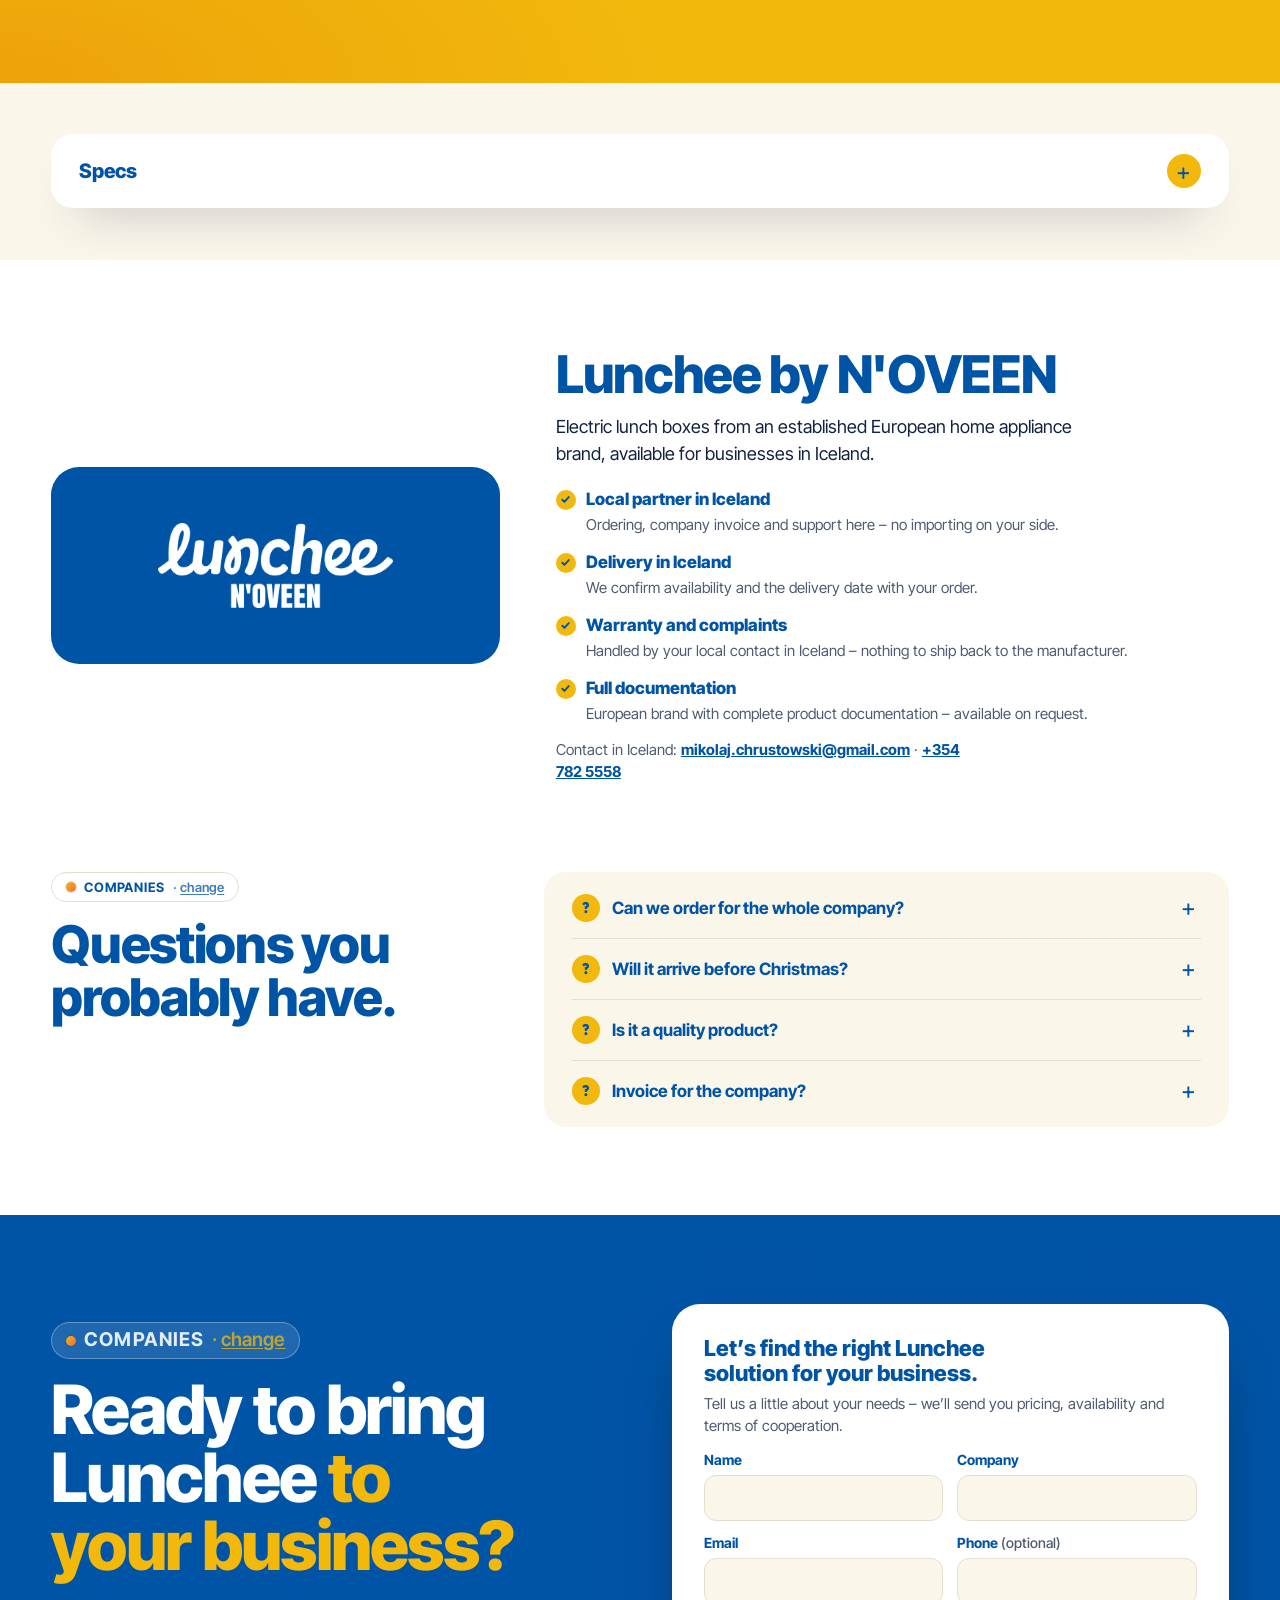
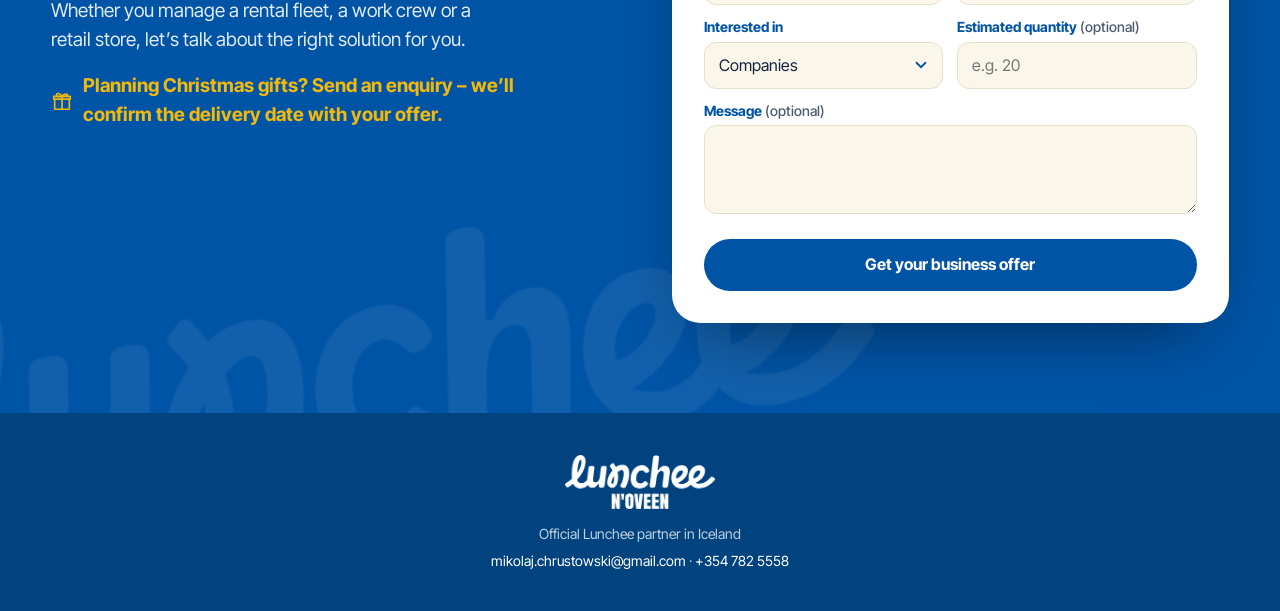
==== commit df264a9d: "Christmas: drop 'order by 1 December / delivered before Christmas' everywhere; 'Send an enquiry – we" ====
--- a/companies/index.html
+++ b/companies/index.html
@@ -5,11 +5,11 @@
 <meta name="robots" content="noindex, nofollow">
 <link rel="canonical" href="https://lunchee.is/companies">
 <title>Lunchee – the Christmas gift for your team | Lunchee.is</title>
-<meta name="description" content="13 Yule Lads. One gift the whole team will use. Order by 1 December – delivered before Christmas.">
+<meta name="description" content="13 Yule Lads. One gift the whole team will use. Send an enquiry – we’ll confirm the delivery date with your offer.">
 <meta property="og:type" content="website">
 <meta property="og:site_name" content="Lunchee.is">
 <meta property="og:title" content="Lunchee – the Christmas gift for your team">
-<meta property="og:description" content="13 Yule Lads. One gift the whole team will use. Order by 1 December – delivered before Christmas.">
+<meta property="og:description" content="13 Yule Lads. One gift the whole team will use. Send an enquiry – we’ll confirm the delivery date with your offer.">
 <meta property="og:url" content="https://lunchee.is/companies">
 <meta property="og:image" content="https://lunchee.is/assets/img/og-companies.jpg">
 <meta property="og:image:width" content="1200">
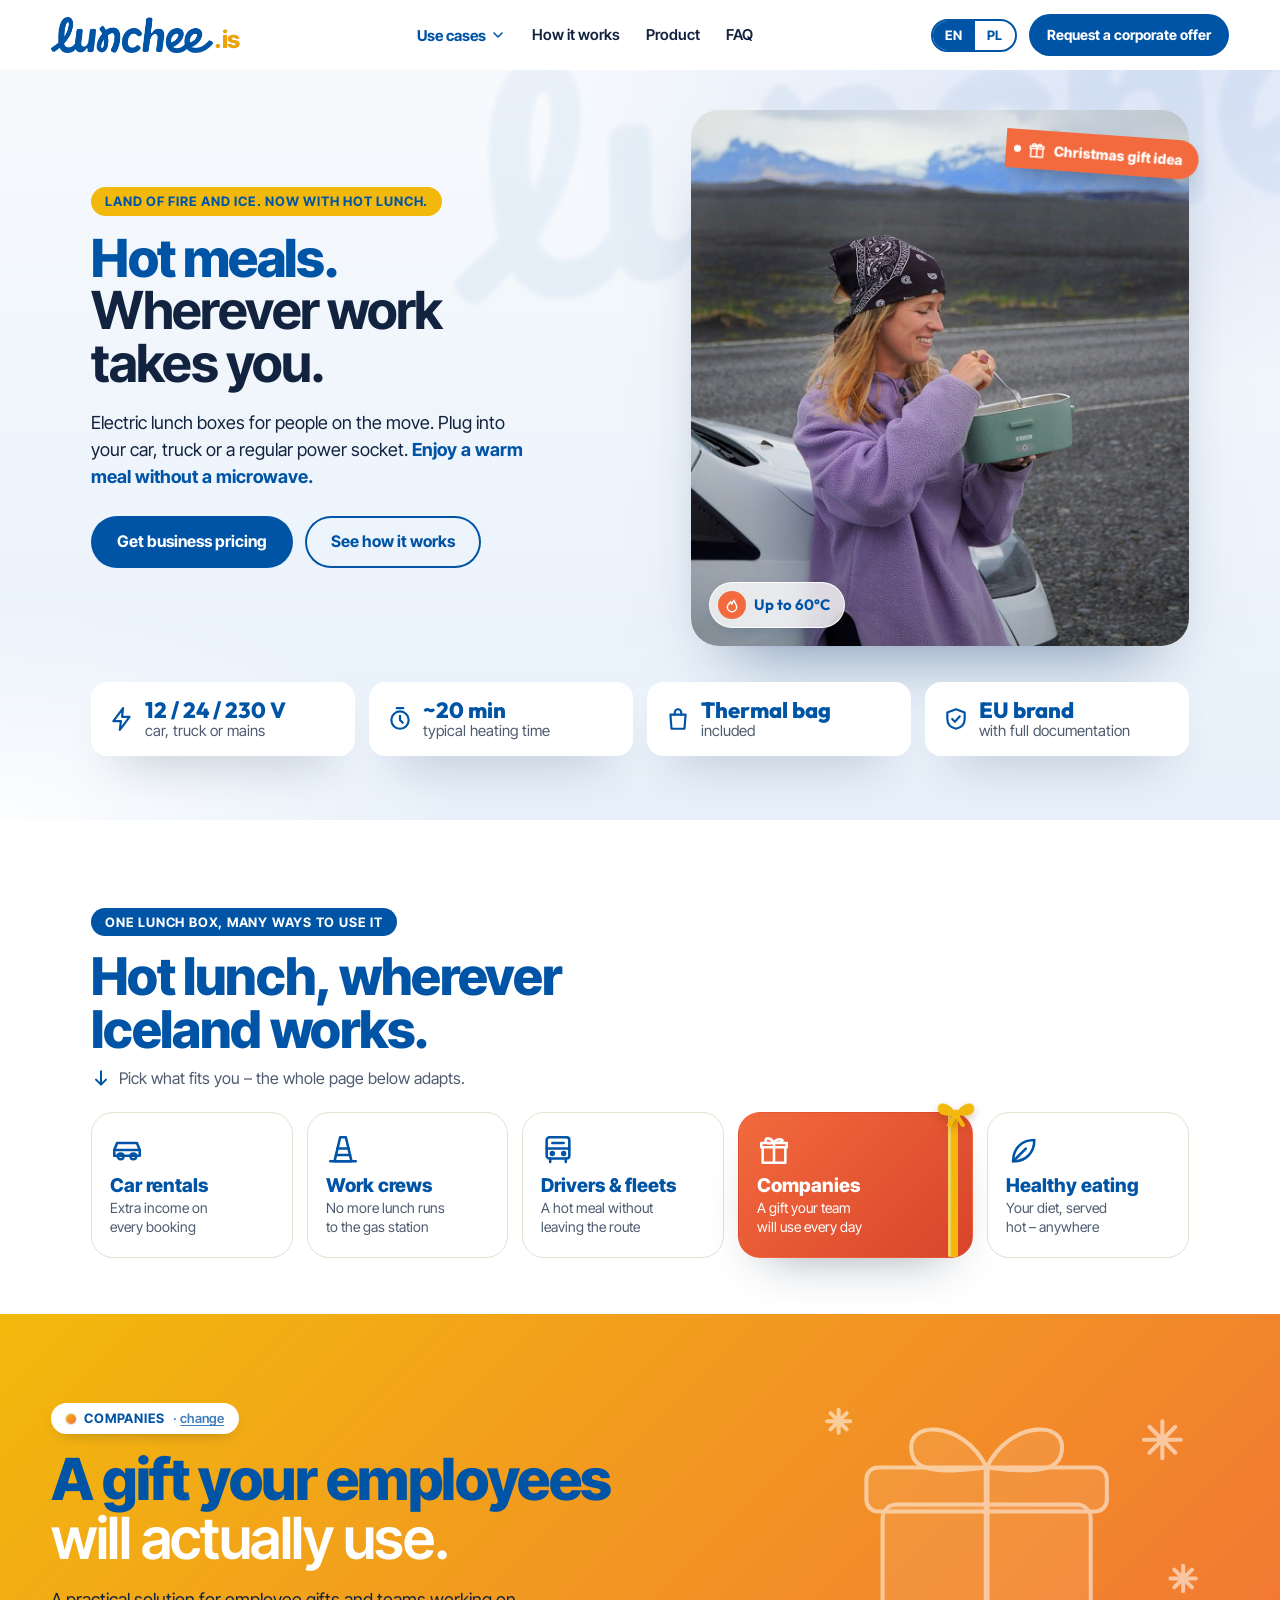
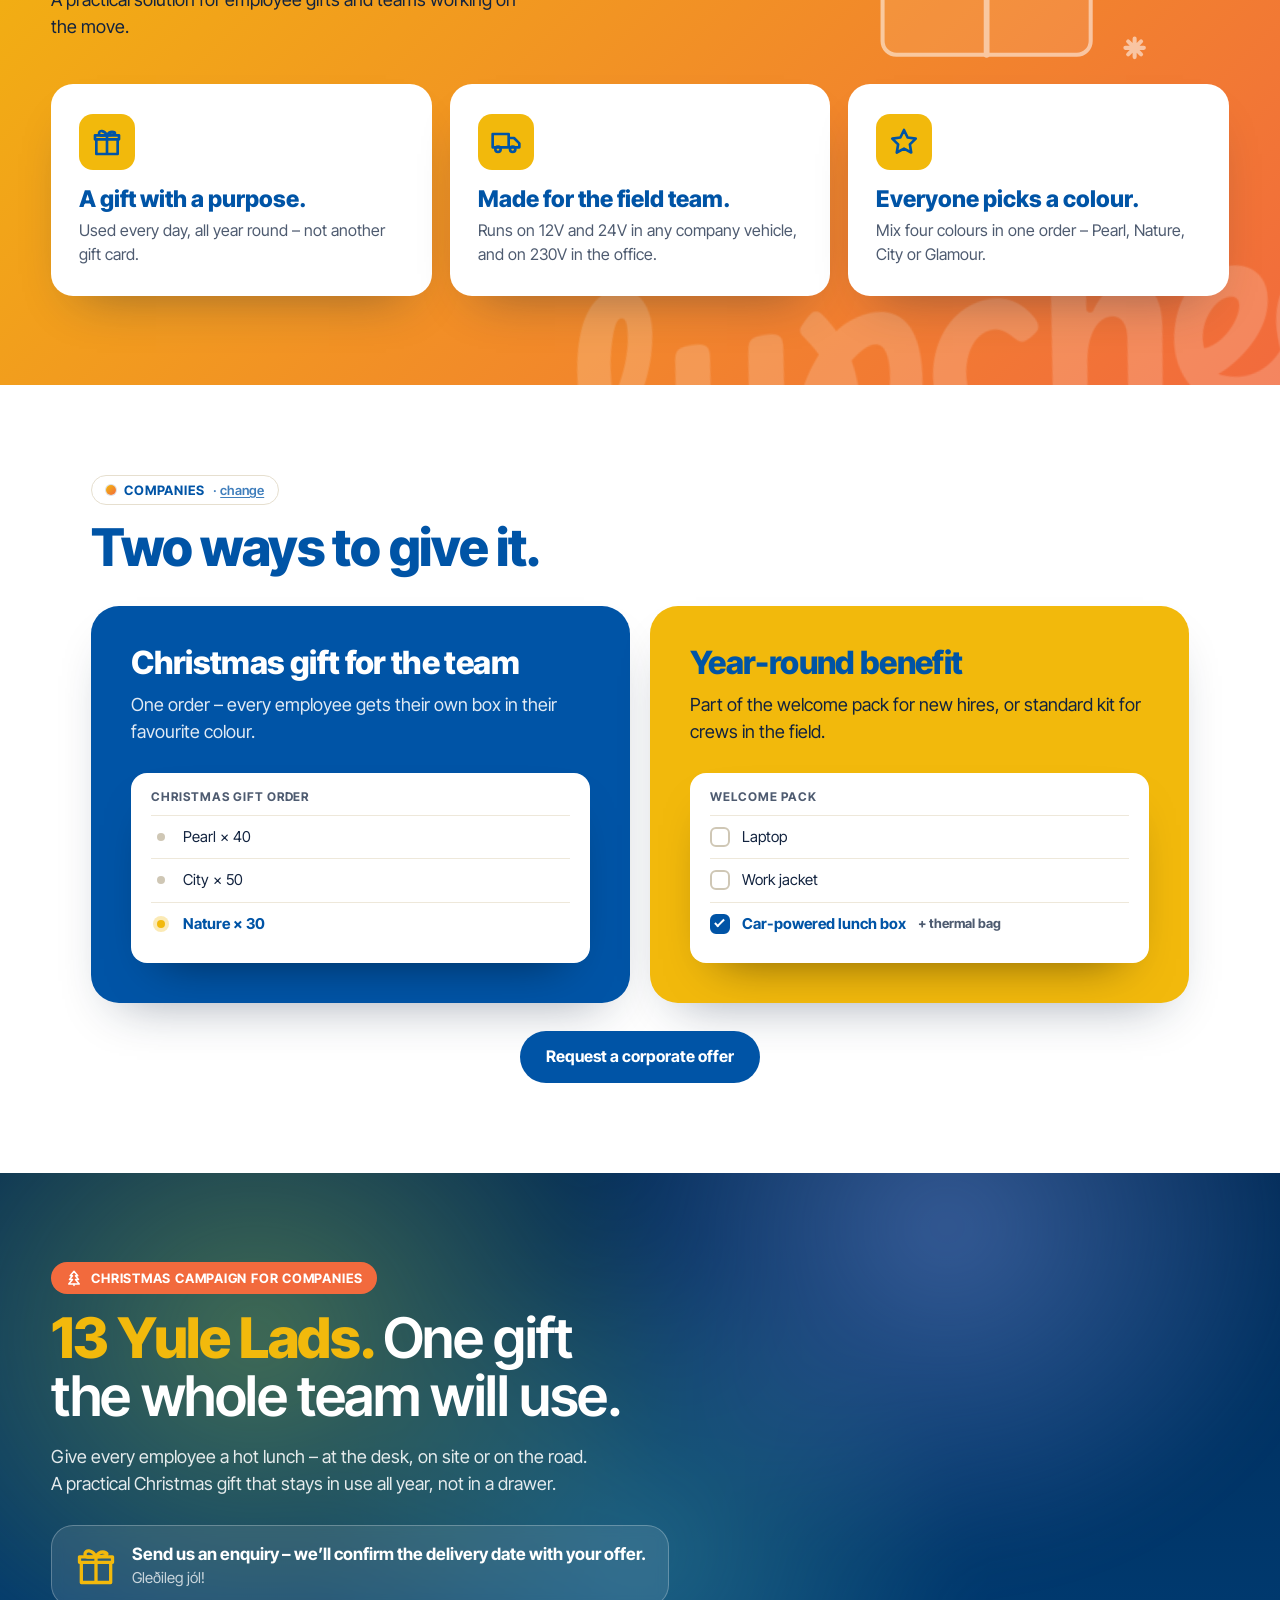
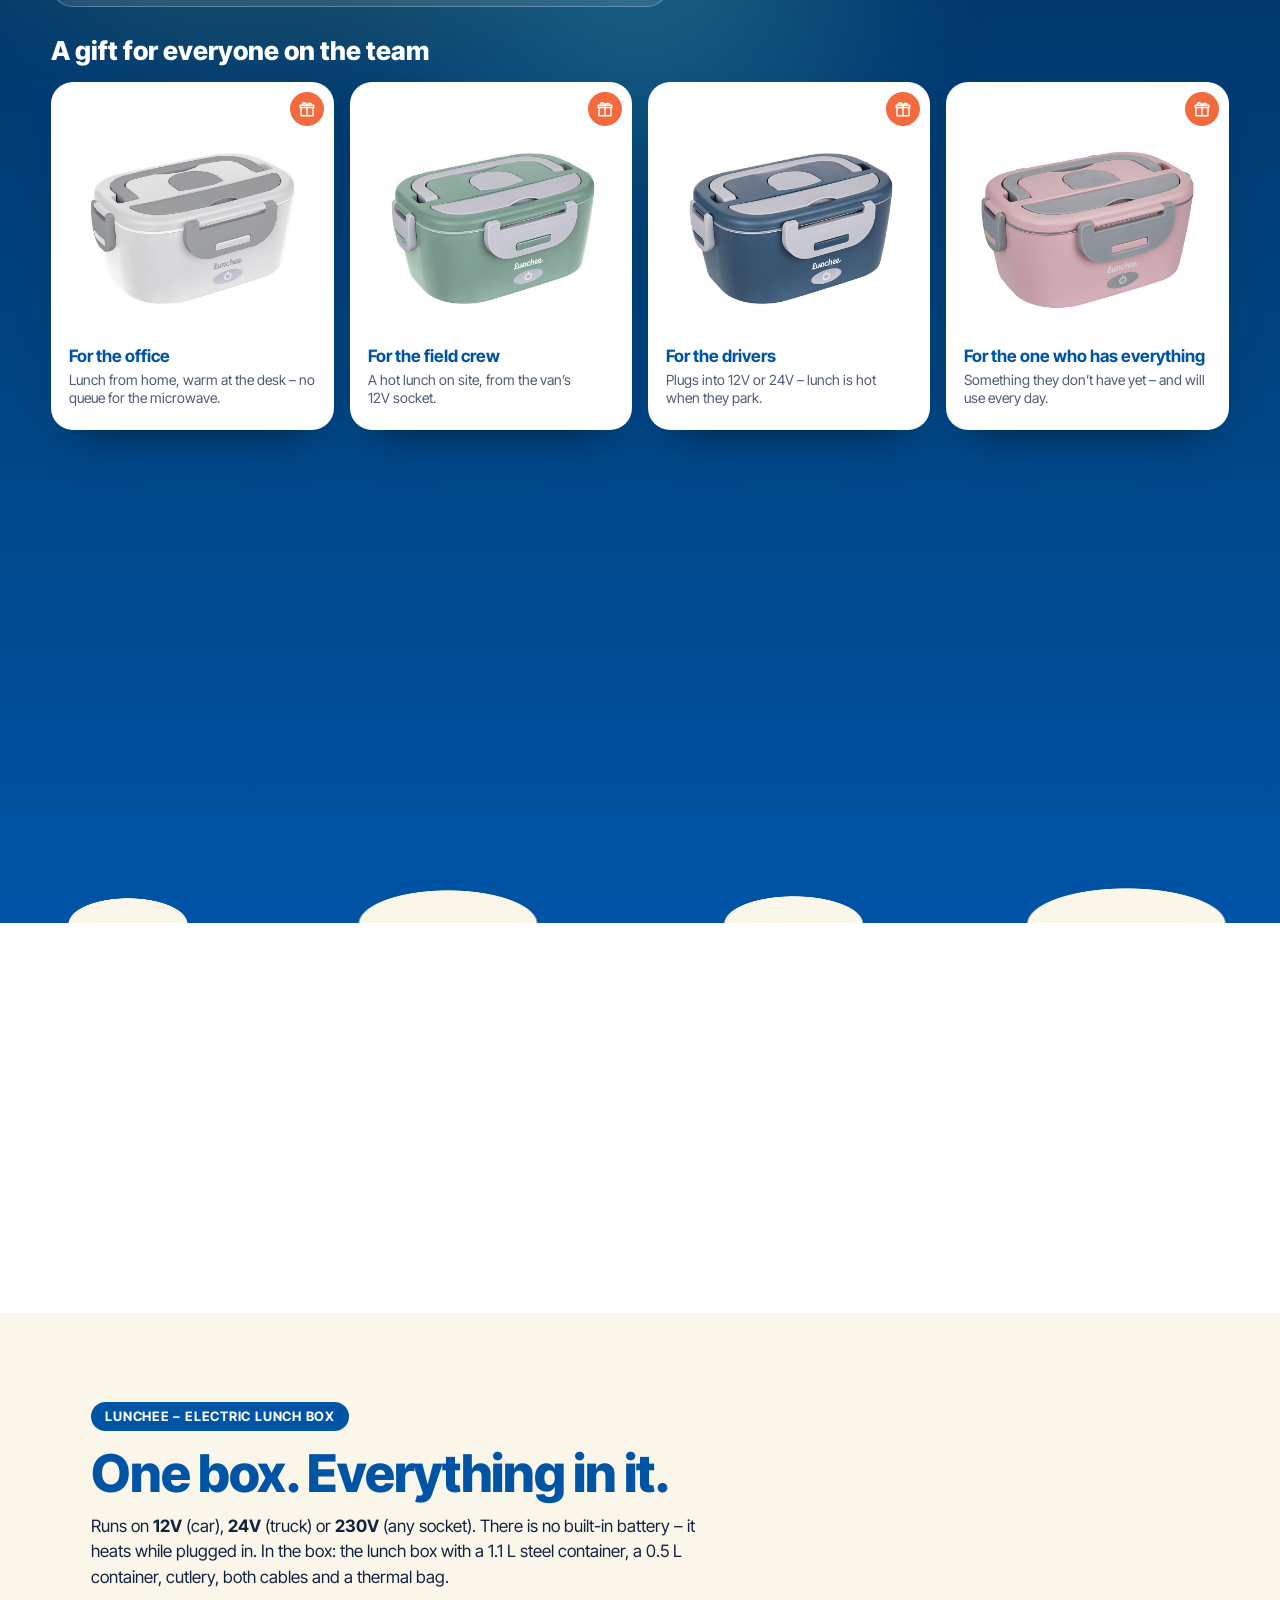
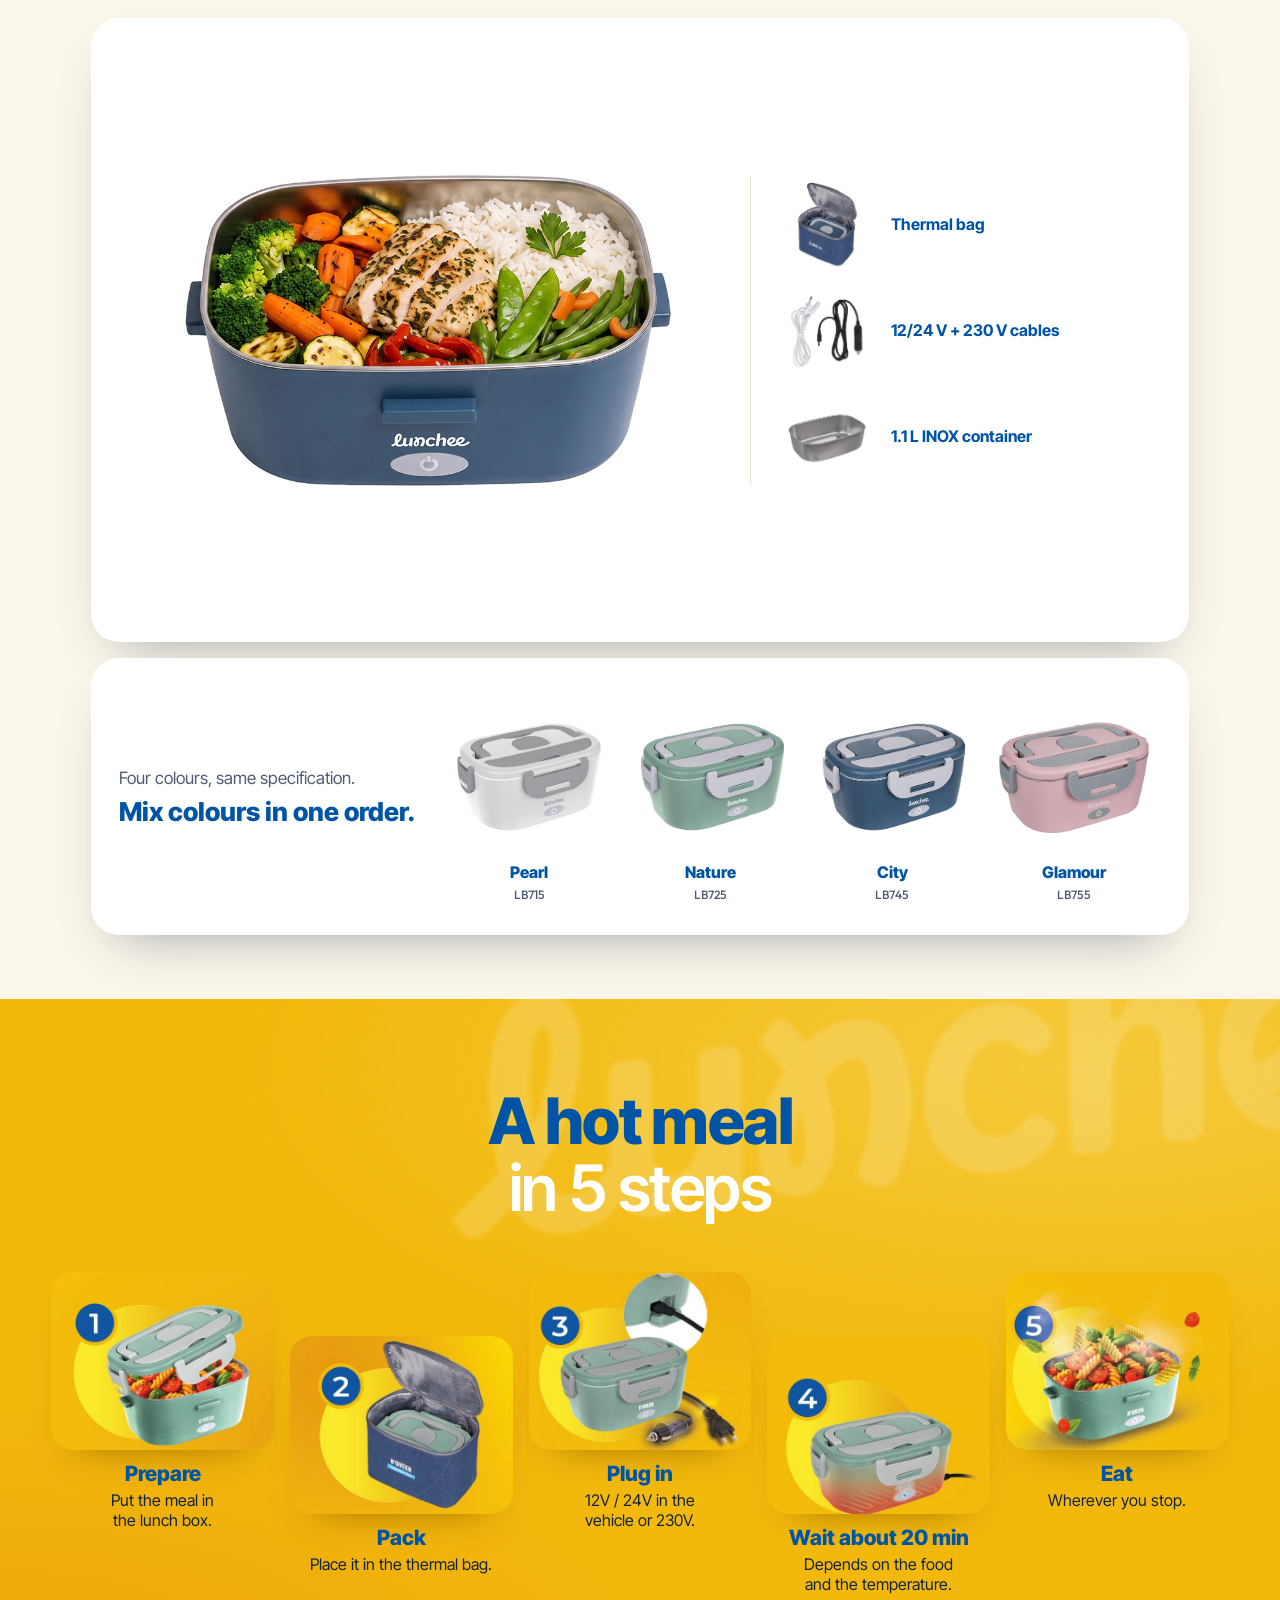
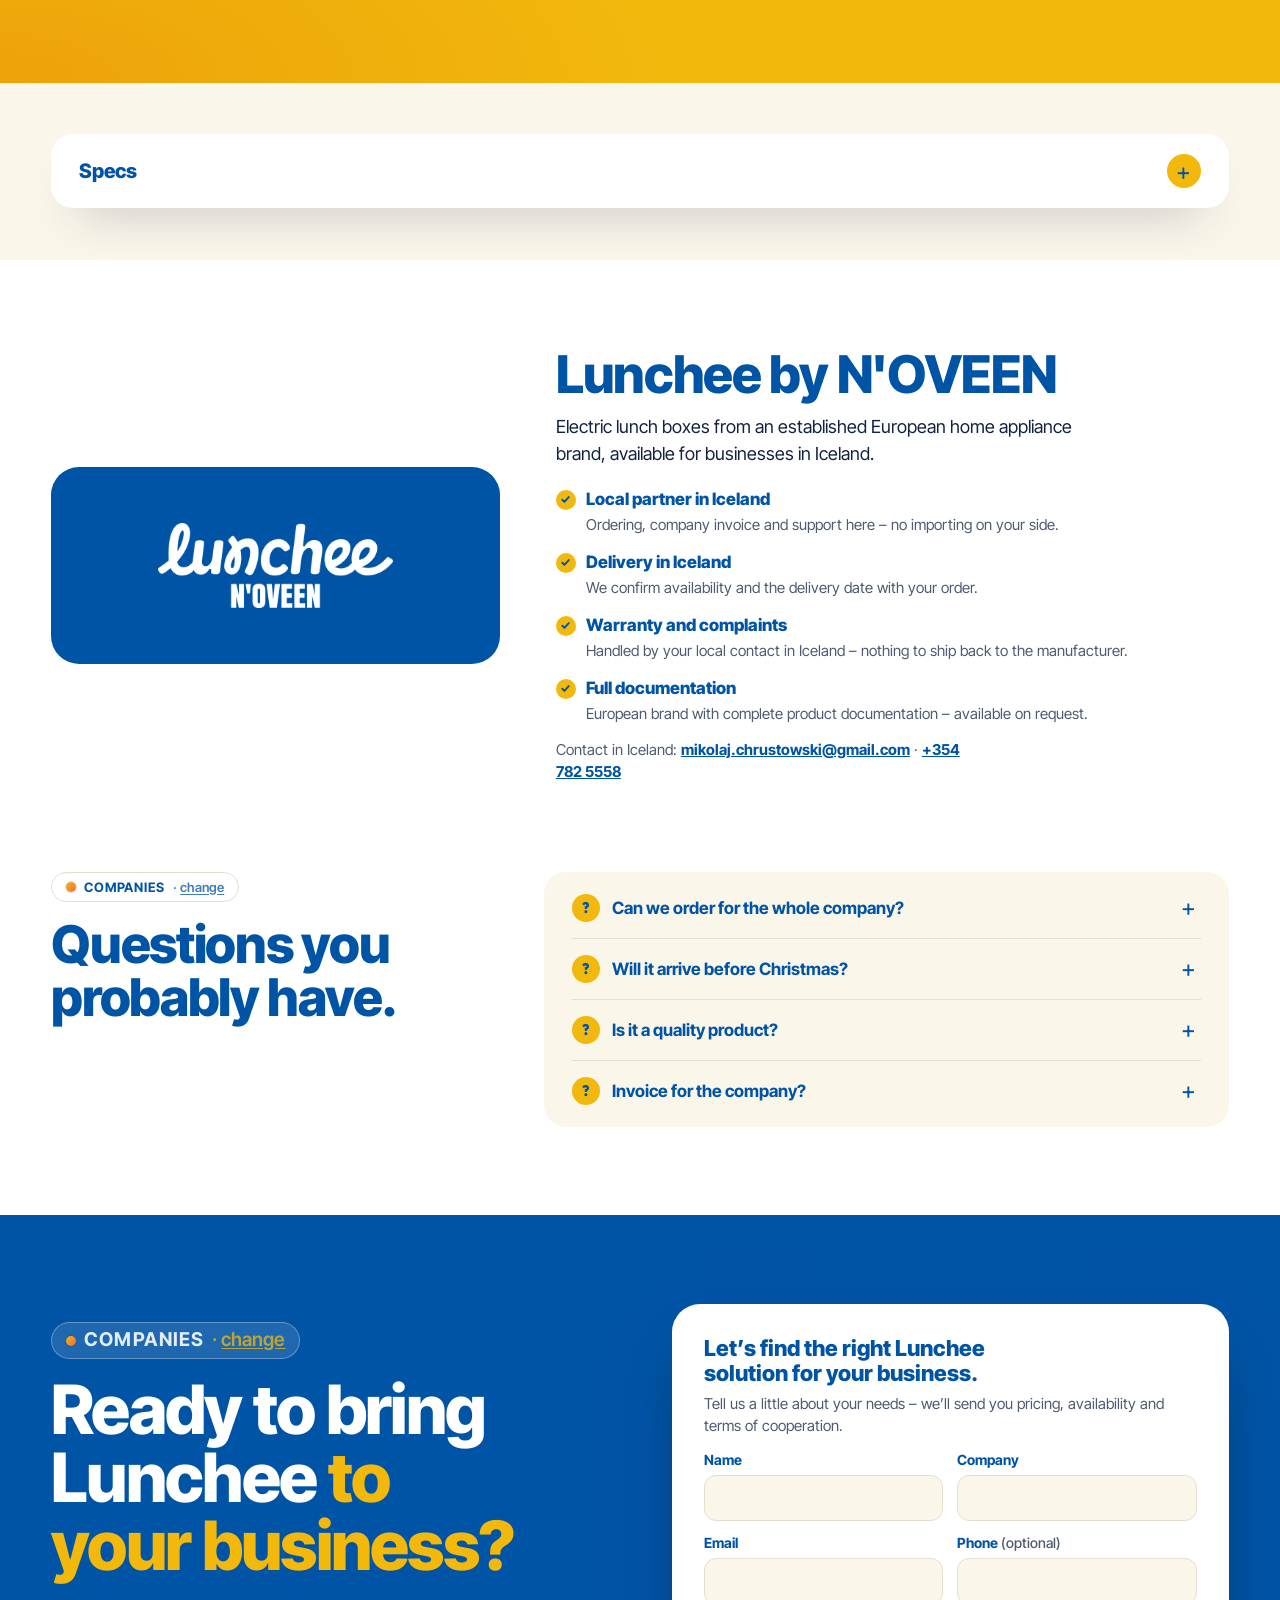
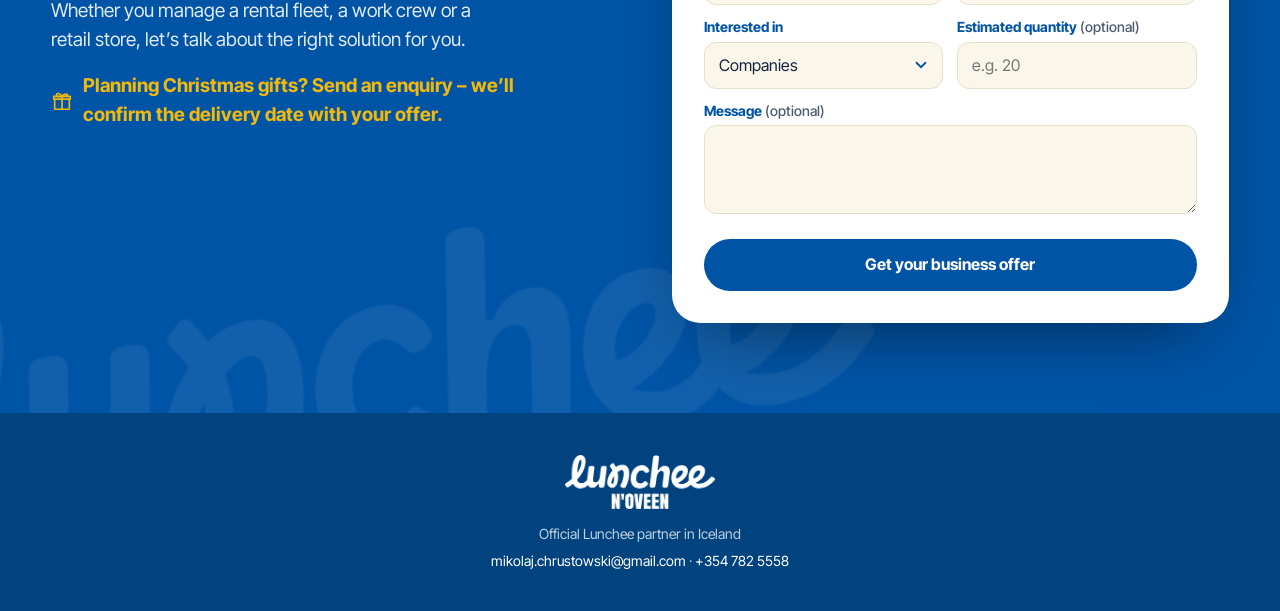
==== commit a7dff0bb: "Launch: remove noindex so Google can index lunchee.is Co-Authored-By: Claude Opus 5.5 <noreply@anthr" ====
--- a/companies/index.html
+++ b/companies/index.html
@@ -2,7 +2,6 @@
 <html lang="en">
 <head>
 <meta charset="utf-8">
-<meta name="robots" content="noindex, nofollow">
 <link rel="canonical" href="https://lunchee.is/companies">
 <title>Lunchee – the Christmas gift for your team | Lunchee.is</title>
 <meta name="description" content="13 Yule Lads. One gift the whole team will use. Send an enquiry – we’ll confirm the delivery date with your offer.">
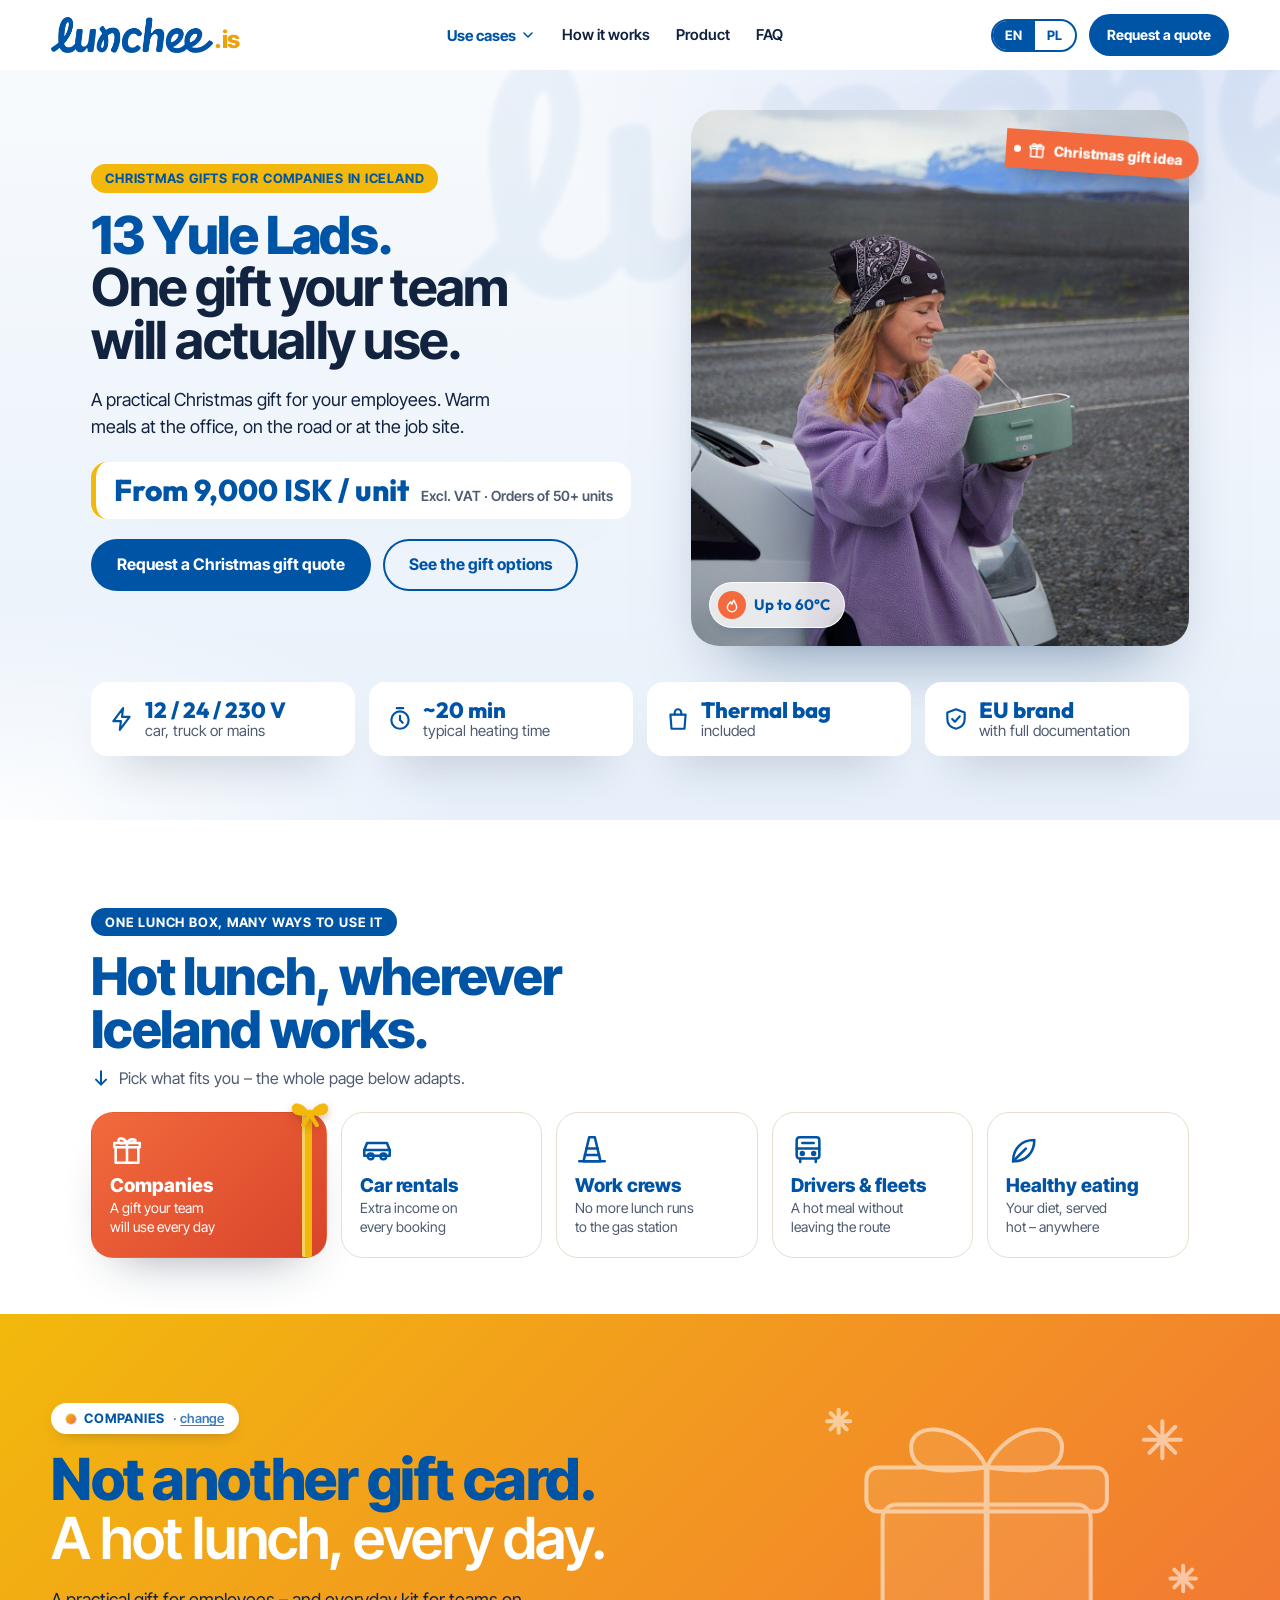
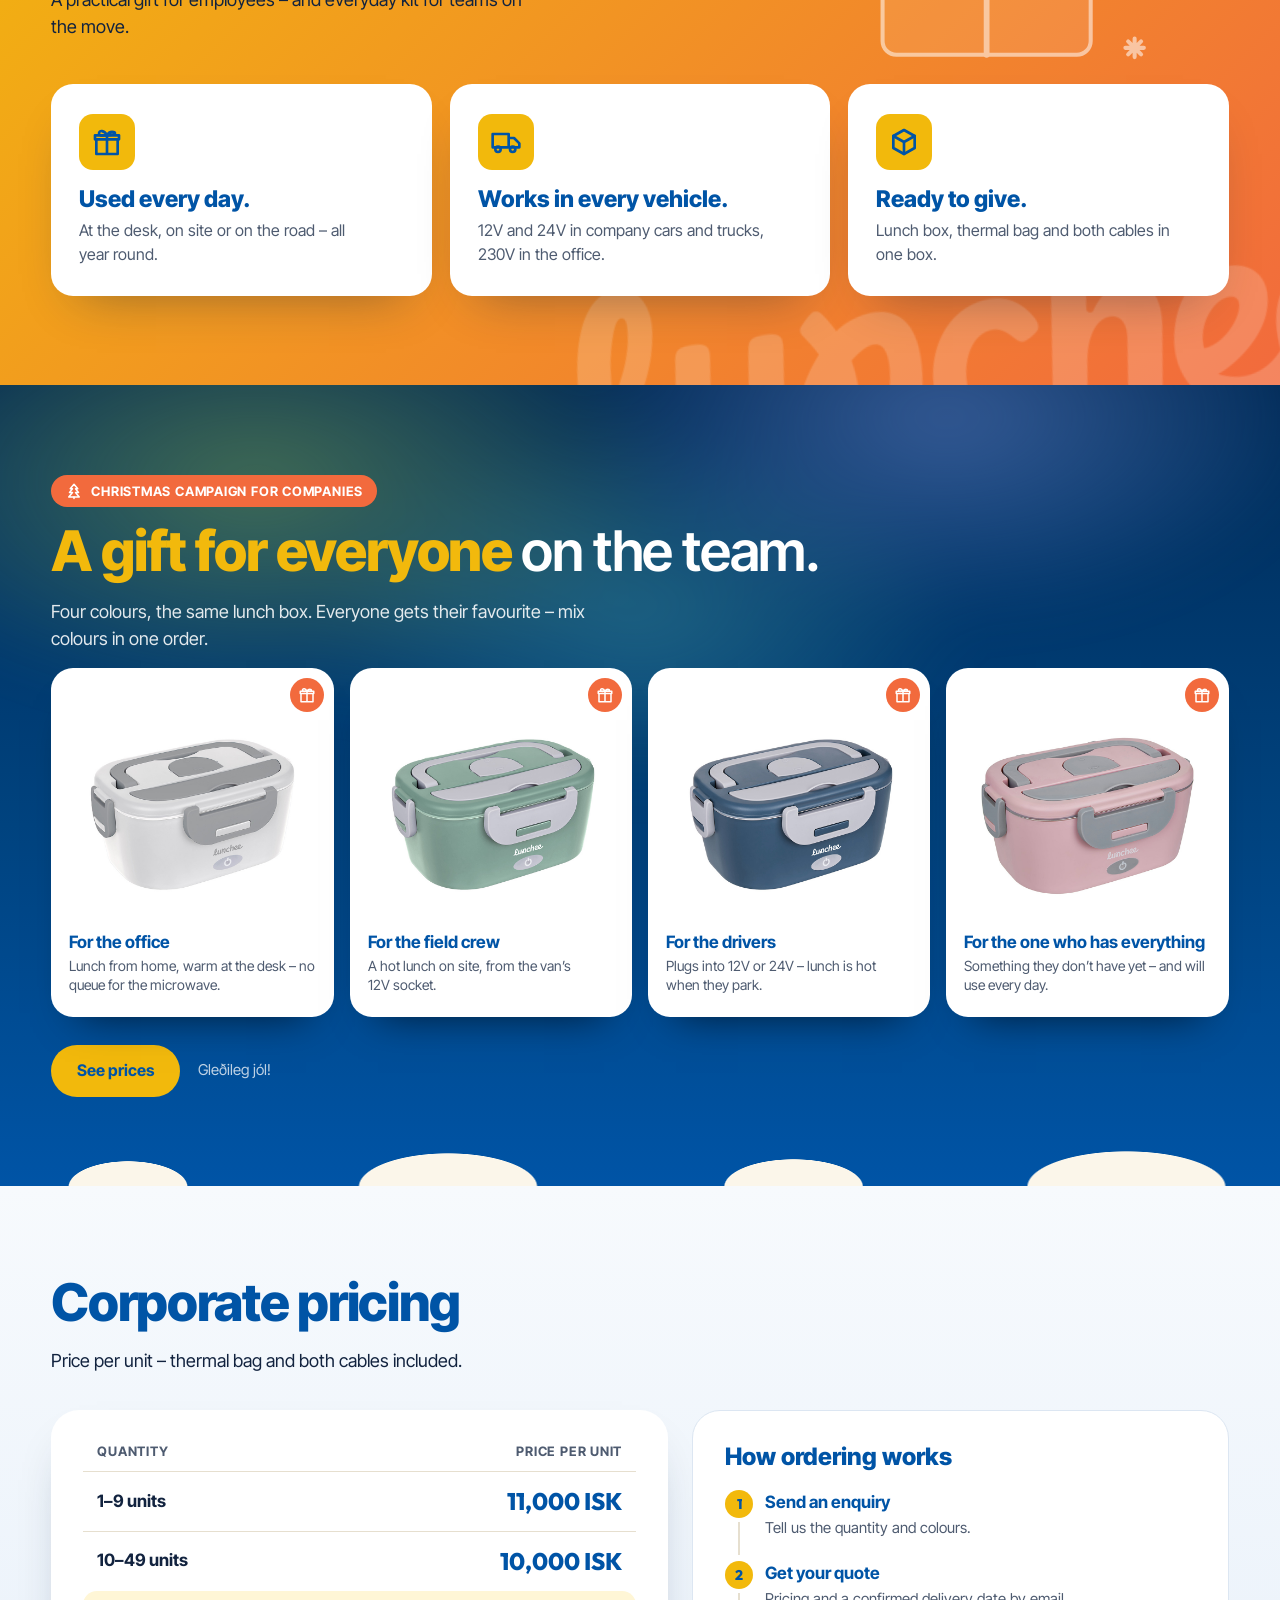
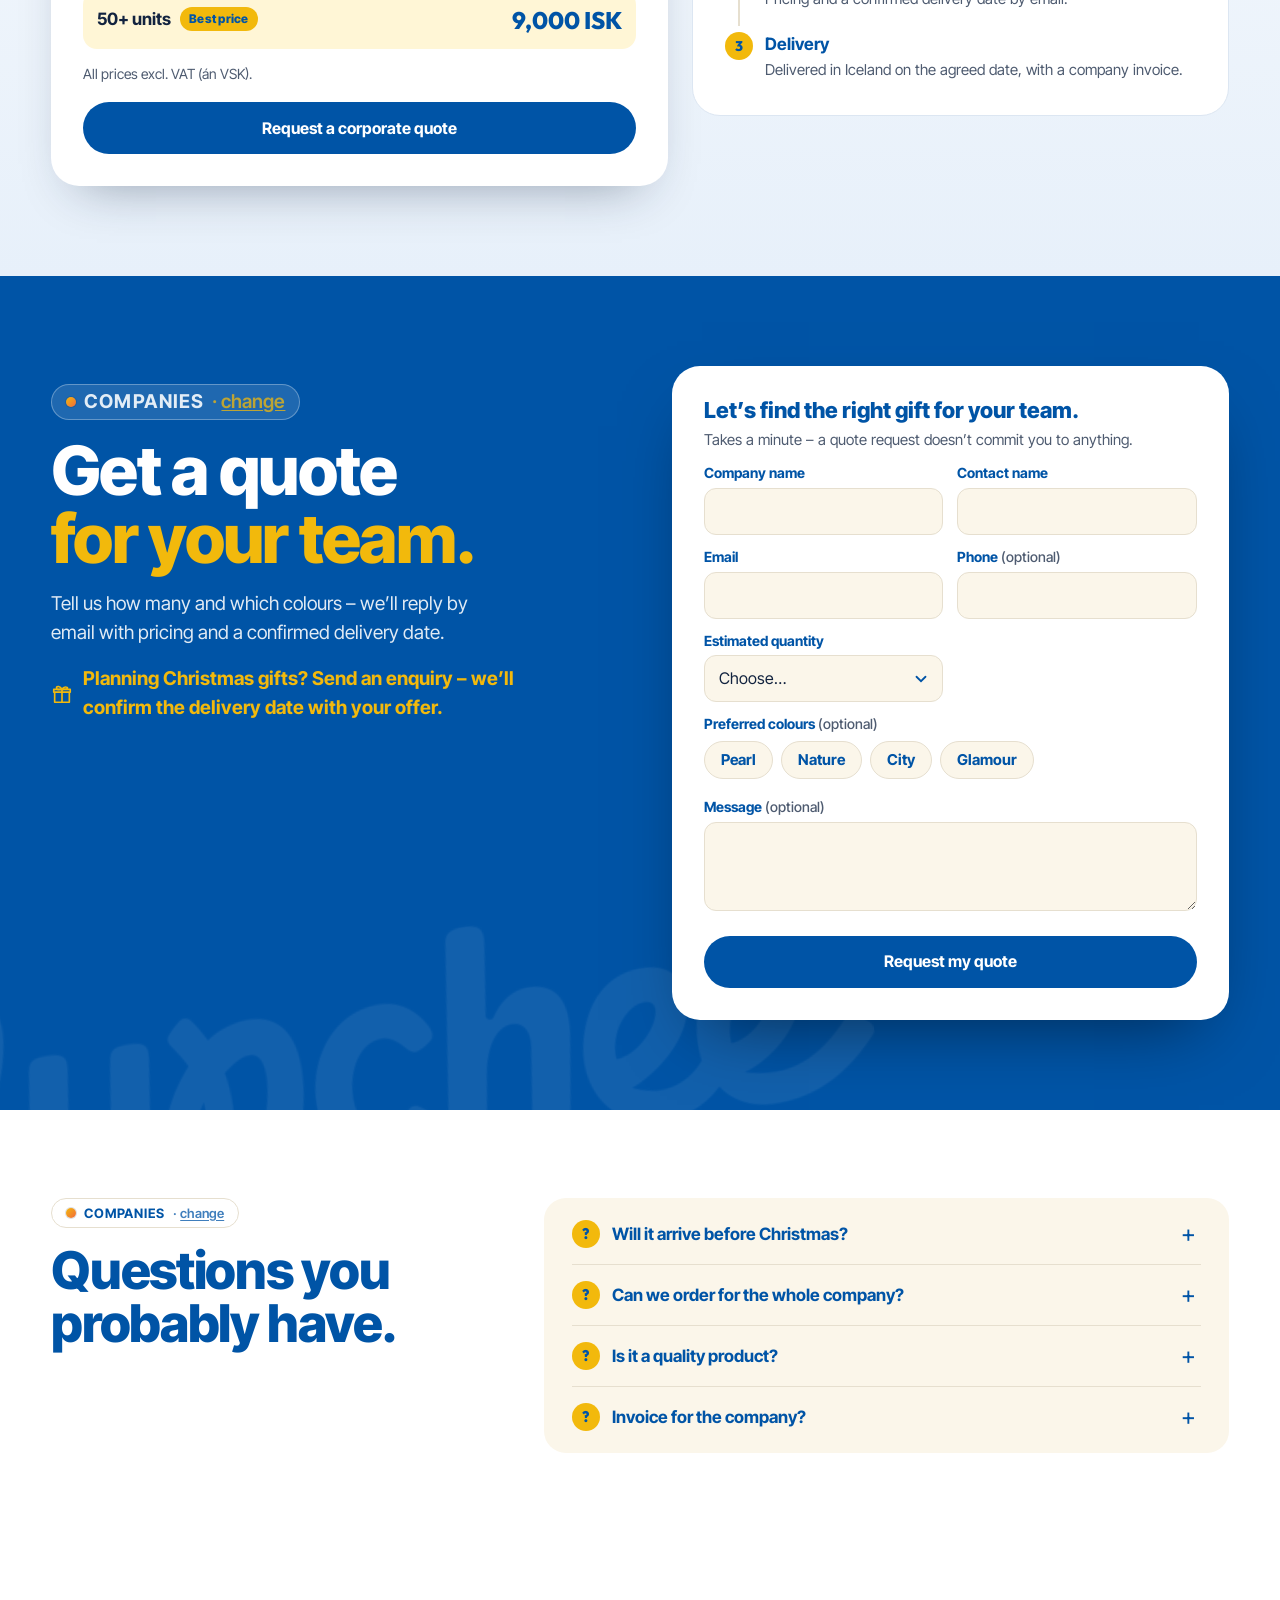
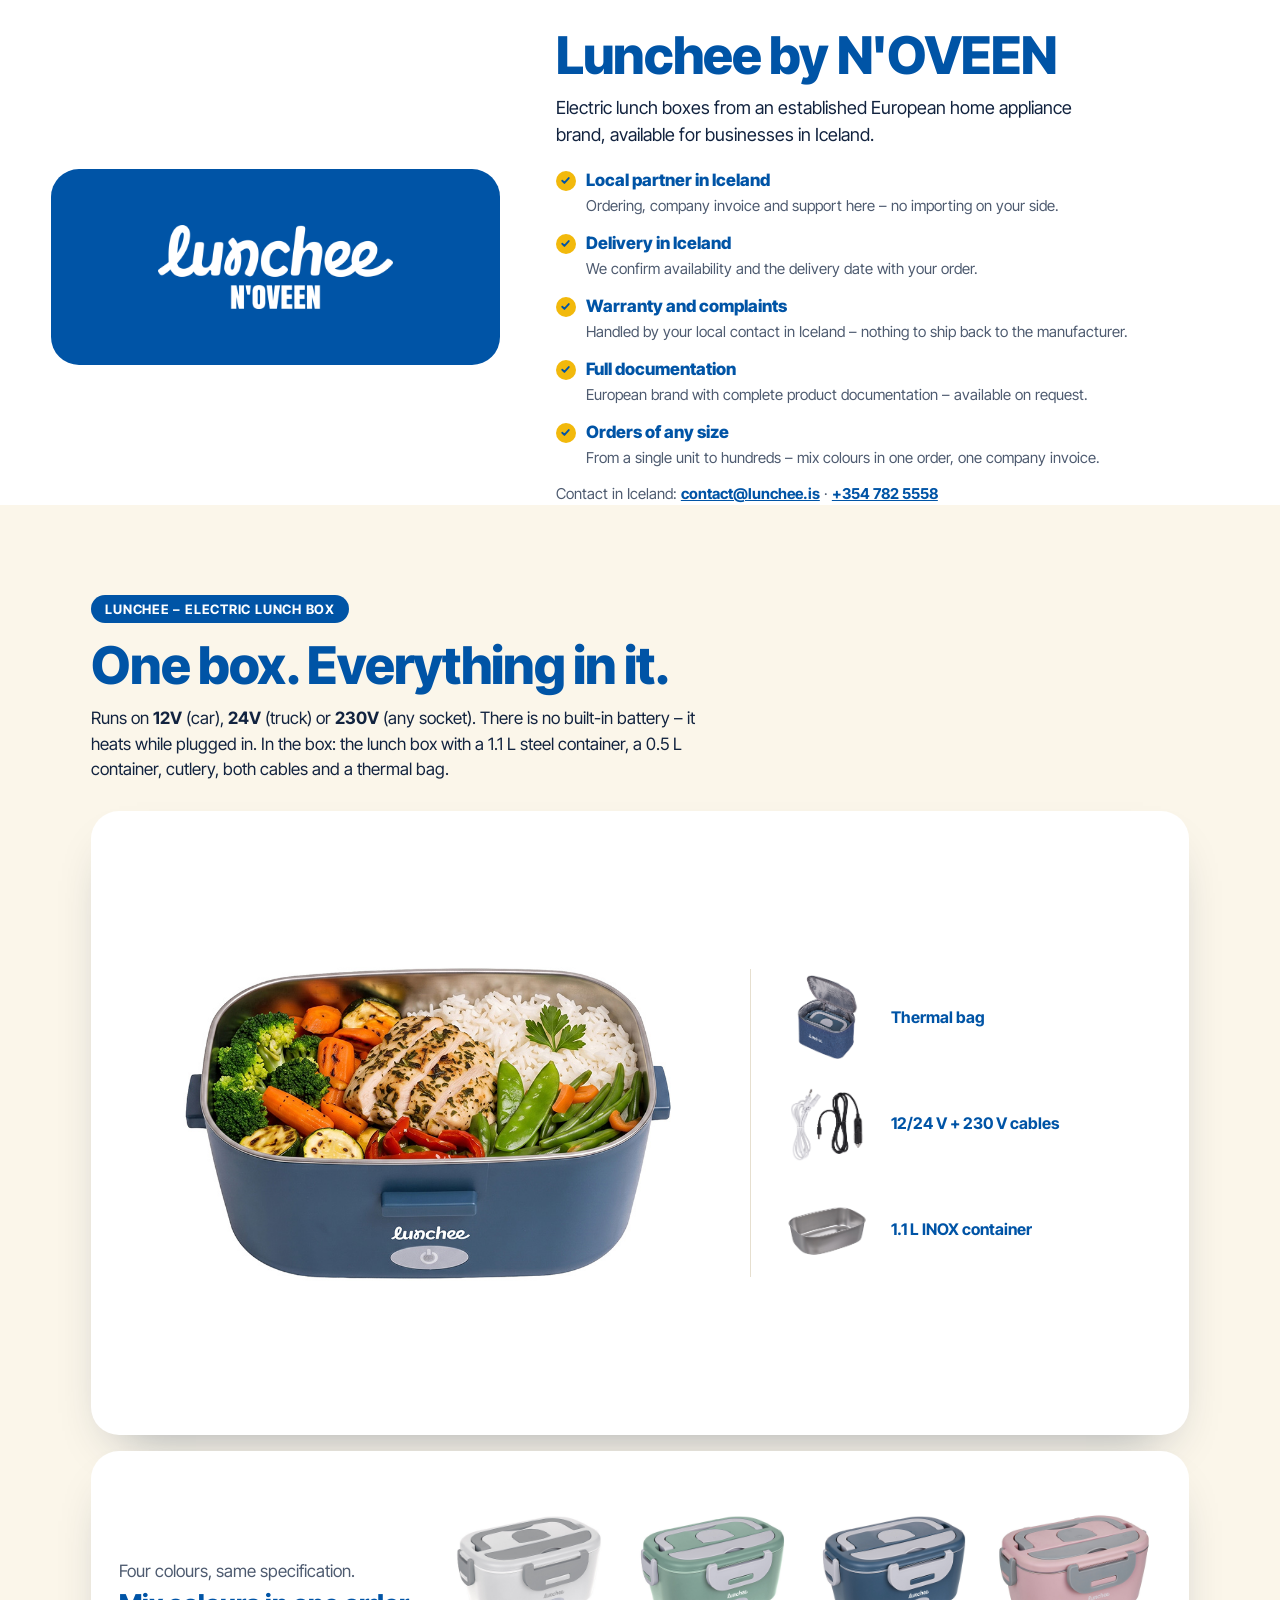
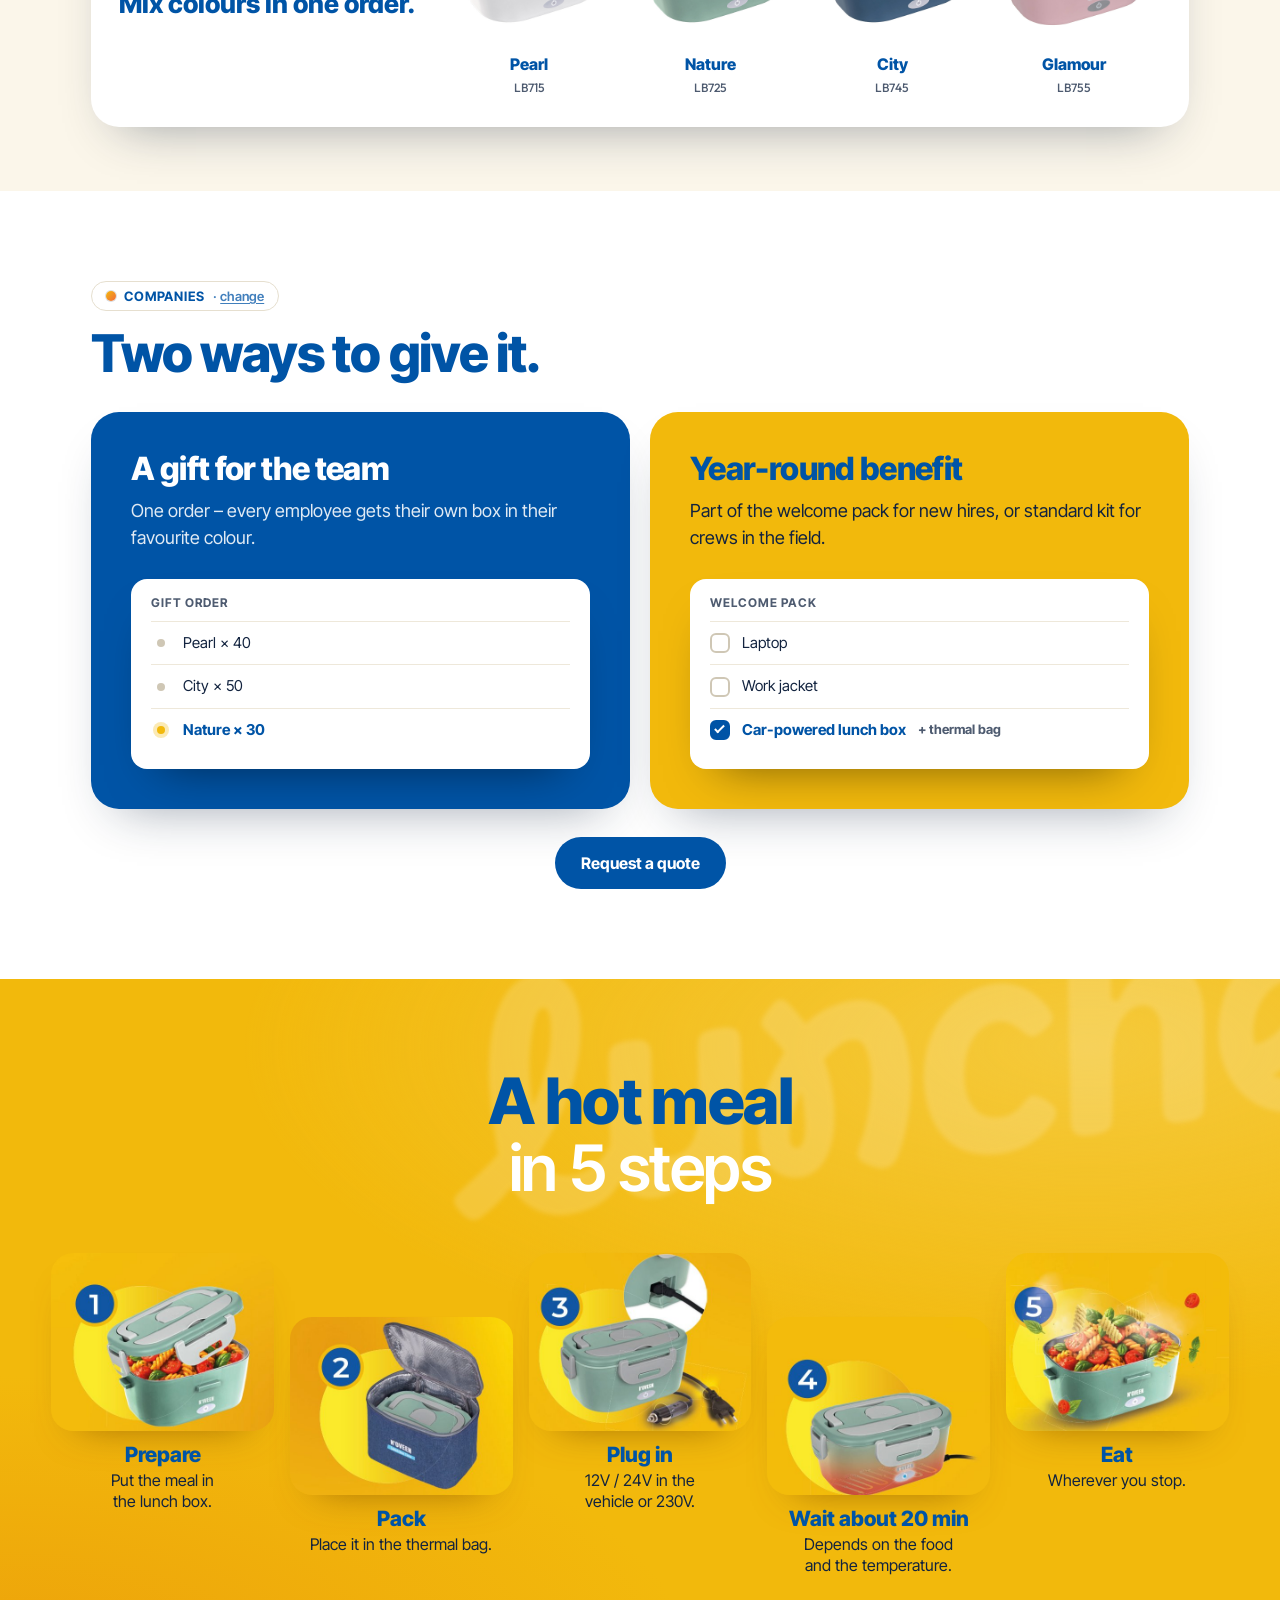
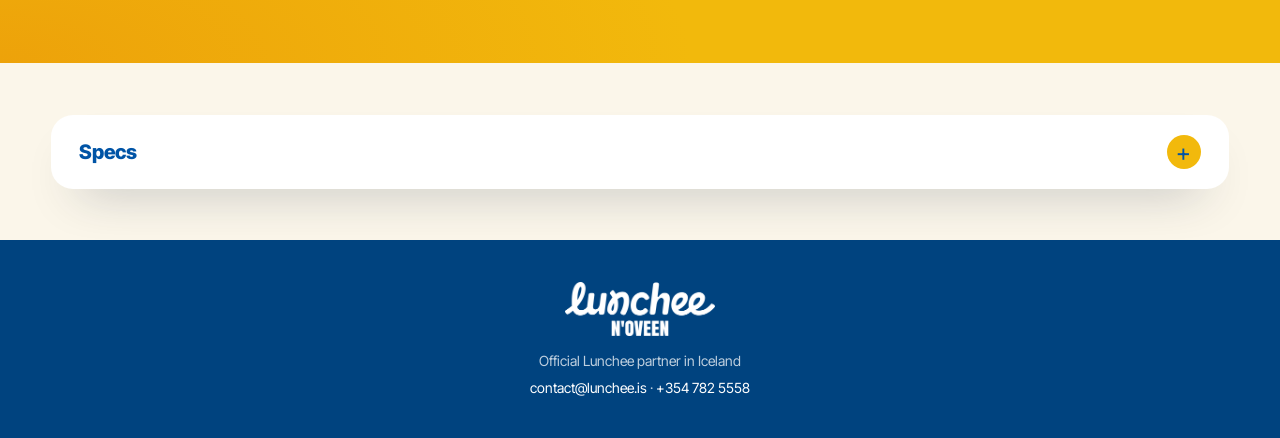
==== commit 24dbe2d9: "Companies sales fixes V3: own hero with price, pricing table + ordering steps, quote form, shorter s" ====
--- a/companies/index.html
+++ b/companies/index.html
@@ -4,11 +4,11 @@
 <meta charset="utf-8">
 <link rel="canonical" href="https://lunchee.is/companies">
 <title>Lunchee – the Christmas gift for your team | Lunchee.is</title>
-<meta name="description" content="13 Yule Lads. One gift the whole team will use. Send an enquiry – we’ll confirm the delivery date with your offer.">
+<meta name="description" content="13 Yule Lads. One gift your team will actually use. From 9,000 ISK per unit excl. VAT – request a quote.">
 <meta property="og:type" content="website">
 <meta property="og:site_name" content="Lunchee.is">
 <meta property="og:title" content="Lunchee – the Christmas gift for your team">
-<meta property="og:description" content="13 Yule Lads. One gift the whole team will use. Send an enquiry – we’ll confirm the delivery date with your offer.">
+<meta property="og:description" content="13 Yule Lads. One gift your team will actually use. From 9,000 ISK per unit excl. VAT – request a quote.">
 <meta property="og:url" content="https://lunchee.is/companies">
 <meta property="og:image" content="https://lunchee.is/assets/img/og-companies.jpg">
 <meta property="og:image:width" content="1200">
